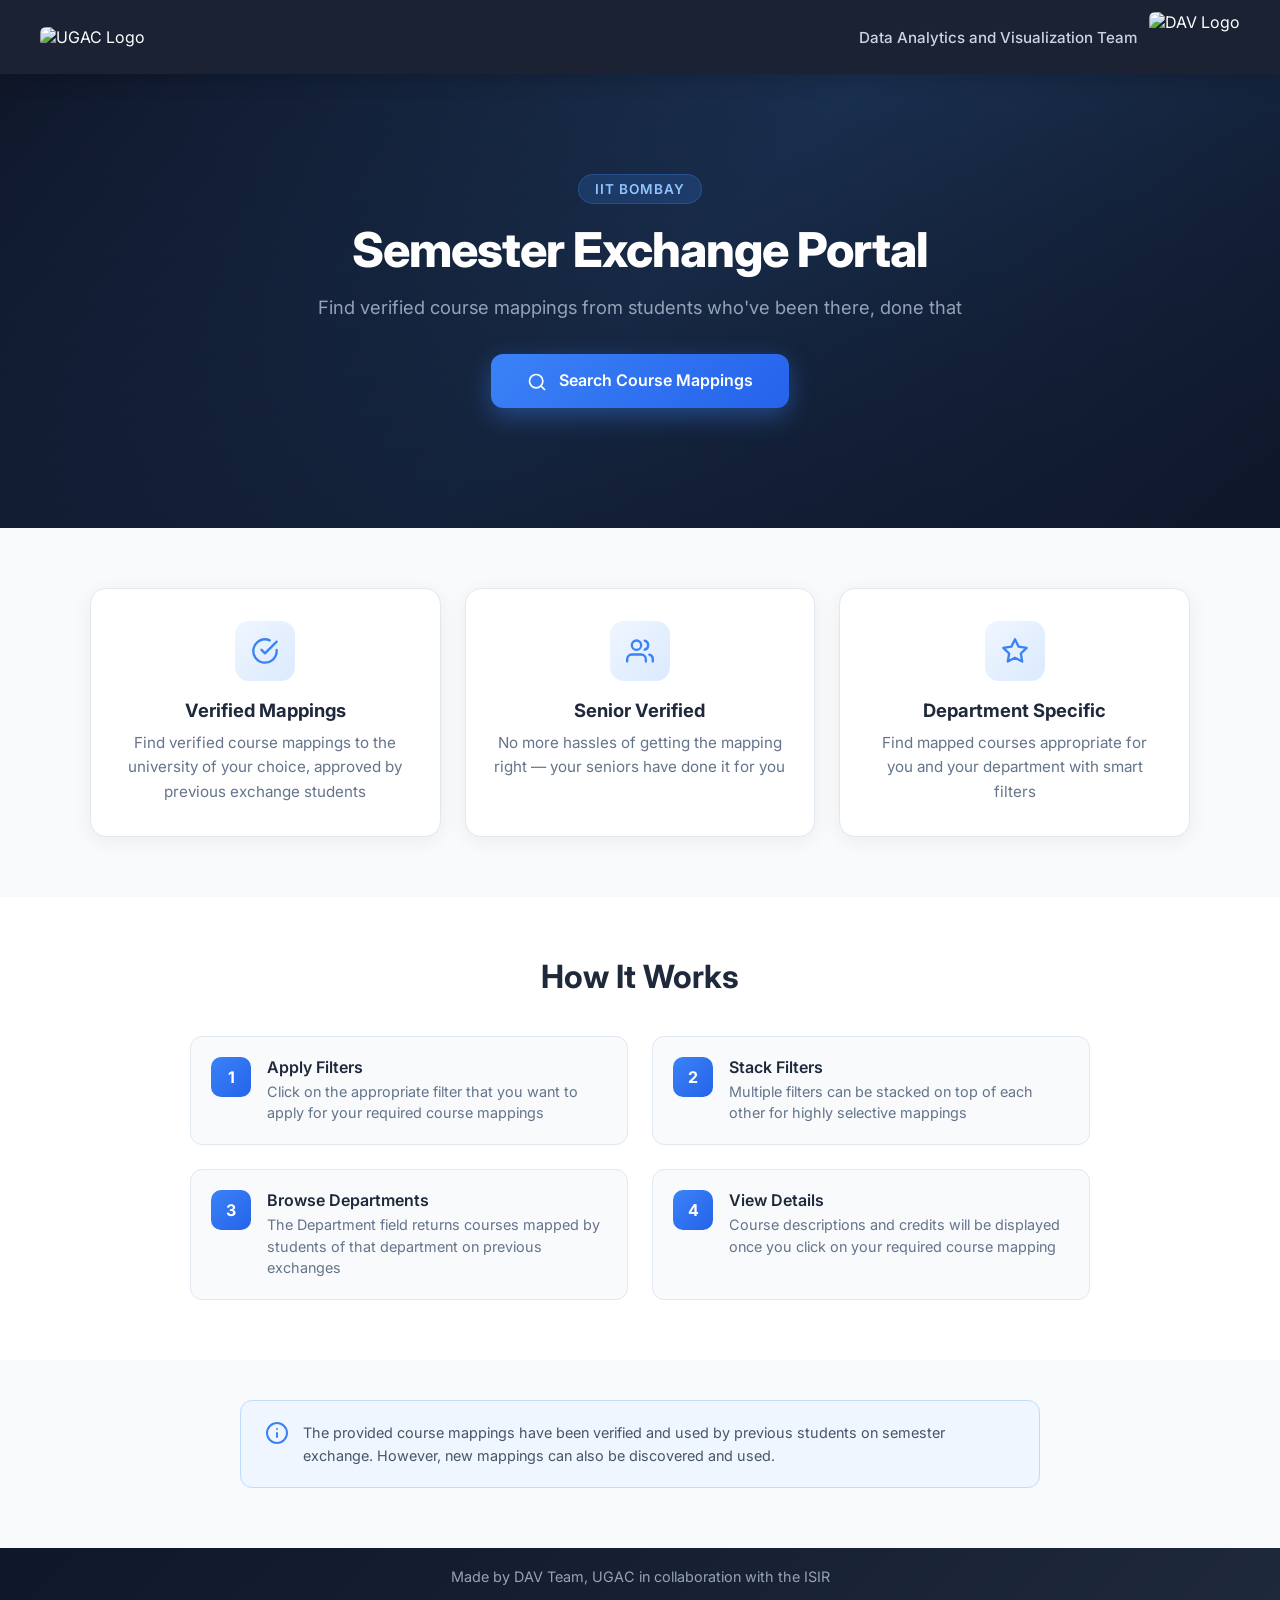
==== index.html @ aa898ca4 "Redesign home page with modern professional styling" ====
<!DOCTYPE html>
<html lang="en">
<head>
  <meta charset="UTF-8" />
  <meta name="viewport" content="width=device-width, initial-scale=1.0" />
  <title>Semester Exchange Portal</title>
  <link href="https://fonts.googleapis.com/css2?family=Inter:wght@400;500;600;700;800&display=swap" rel="stylesheet">
  <link rel="stylesheet" href="style.css" />
</head>

<body>
  <!-- HEADER -->
  <header>
    <div class="header-left">
      <img src="images/ugac.jpg" alt="UGAC Logo" class="ugac-logo">
    </div>
    <div class="header-right">
      <span class="header-text">Data Analytics and Visualization Team</span>
      <img src="images/dav.png" class="dav-logo" alt="DAV Logo">
    </div>
  </header>

  <!-- HERO SECTION -->
  <section class="hero">
    <div class="hero-overlay">
      <div class="hero-content">
        <div class="hero-badge">IIT Bombay</div>
        <h1>Semester Exchange Portal</h1>
        <p class="hero-subtitle">Find verified course mappings from students who've been there, done that</p>
        <button id="searchBtn">
          <svg width="20" height="20" viewBox="0 0 24 24" fill="none" stroke="currentColor" stroke-width="2" stroke-linecap="round" stroke-linejoin="round" style="margin-right:8px; vertical-align:middle;">
            <circle cx="11" cy="11" r="8"></circle>
            <line x1="21" y1="21" x2="16.65" y2="16.65"></line>
          </svg>
          Search Course Mappings
        </button>
      </div>
    </div>
  </section>

  <!-- FEATURES SECTION -->
  <section class="features">
    <div class="features-container">
      <div class="feature-card">
        <div class="feature-icon">
          <svg width="28" height="28" viewBox="0 0 24 24" fill="none" stroke="currentColor" stroke-width="2" stroke-linecap="round" stroke-linejoin="round">
            <path d="M22 11.08V12a10 10 0 1 1-5.93-9.14"></path>
            <polyline points="22 4 12 14.01 9 11.01"></polyline>
          </svg>
        </div>
        <h3>Verified Mappings</h3>
        <p>Find verified course mappings to the university of your choice, approved by previous exchange students</p>
      </div>

      <div class="feature-card">
        <div class="feature-icon">
          <svg width="28" height="28" viewBox="0 0 24 24" fill="none" stroke="currentColor" stroke-width="2" stroke-linecap="round" stroke-linejoin="round">
            <path d="M17 21v-2a4 4 0 0 0-4-4H5a4 4 0 0 0-4 4v2"></path>
            <circle cx="9" cy="7" r="4"></circle>
            <path d="M23 21v-2a4 4 0 0 0-3-3.87"></path>
            <path d="M16 3.13a4 4 0 0 1 0 7.75"></path>
          </svg>
        </div>
        <h3>Senior Verified</h3>
        <p>No more hassles of getting the mapping right — your seniors have done it for you</p>
      </div>

      <div class="feature-card">
        <div class="feature-icon">
          <svg width="28" height="28" viewBox="0 0 24 24" fill="none" stroke="currentColor" stroke-width="2" stroke-linecap="round" stroke-linejoin="round">
            <polygon points="12 2 15.09 8.26 22 9.27 17 14.14 18.18 21.02 12 17.77 5.82 21.02 7 14.14 2 9.27 8.91 8.26 12 2"></polygon>
          </svg>
        </div>
        <h3>Department Specific</h3>
        <p>Find mapped courses appropriate for you and your department with smart filters</p>
      </div>
    </div>
  </section>

  <!-- INSTRUCTIONS SECTION -->
  <section class="instructions-section">
    <div class="instructions-container">
      <h2>How It Works</h2>
      <div class="steps">
        <div class="step">
          <div class="step-number">1</div>
          <div class="step-content">
            <h4>Apply Filters</h4>
            <p>Click on the appropriate filter that you want to apply for your required course mappings</p>
          </div>
        </div>
        <div class="step">
          <div class="step-number">2</div>
          <div class="step-content">
            <h4>Stack Filters</h4>
            <p>Multiple filters can be stacked on top of each other for highly selective mappings</p>
          </div>
        </div>
        <div class="step">
          <div class="step-number">3</div>
          <div class="step-content">
            <h4>Browse Departments</h4>
            <p>The Department field returns courses mapped by students of that department on previous exchanges</p>
          </div>
        </div>
        <div class="step">
          <div class="step-number">4</div>
          <div class="step-content">
            <h4>View Details</h4>
            <p>Course descriptions and credits will be displayed once you click on your required course mapping</p>
          </div>
        </div>
      </div>
    </div>
  </section>

  <!-- NOTE SECTION -->
  <section class="note-section">
    <div class="note-container">
      <div class="note-card">
        <svg width="24" height="24" viewBox="0 0 24 24" fill="none" stroke="currentColor" stroke-width="2" stroke-linecap="round" stroke-linejoin="round" style="flex-shrink:0; color:#3b82f6;">
          <circle cx="12" cy="12" r="10"></circle>
          <line x1="12" y1="16" x2="12" y2="12"></line>
          <line x1="12" y1="8" x2="12.01" y2="8"></line>
        </svg>
        <p>The provided course mappings have been verified and used by previous students on semester exchange. However, new mappings can also be discovered and used.</p>
      </div>
    </div>
  </section>

  <!-- FOOTER -->
  <footer>
    <div class="footer-content">
      <span>Made by DAV Team, UGAC in collaboration with the ISIR</span>
    </div>
  </footer>

  <script src="script.js"></script>
</body>
</html>
---- style.css ----
@import url('https://fonts.googleapis.com/css2?family=Inter:wght@400;500;600;700;800&display=swap');

* {
  margin: 0;
  padding: 0;
  box-sizing: border-box;
}

body {
  font-family: 'Inter', -apple-system, BlinkMacSystemFont, sans-serif;
  background: #f8fafc;
  color: #1e293b;
  min-height: 100vh;
}

/* HEADER */
header {
  width: 100%;
  background: rgba(15, 23, 42, 0.95);
  backdrop-filter: blur(10px);
  display: flex;
  align-items: center;
  justify-content: space-between;
  padding: 12px 40px;
  color: white;
  position: sticky;
  top: 0;
  z-index: 100;
  box-shadow: 0 4px 20px rgba(0, 0, 0, 0.2);
}

.header-left img {
  height: 50px;
  border-radius: 6px;
}

.header-right {
  display: flex;
  align-items: center;
  gap: 12px;
}

.header-text {
  font-weight: 500;
  font-size: 0.95rem;
  color: #cbd5e1;
}

.dav-logo {
  height: 50px;
  cursor: pointer;
  border-radius: 6px;
}

/* HERO SECTION */
.hero {
  width: 100%;
  background: linear-gradient(135deg, #0f172a 0%, #1e3a5f 50%, #0f172a 100%);
  position: relative;
  overflow: hidden;
}

.hero::before {
  content: '';
  position: absolute;
  top: 0;
  left: 0;
  right: 0;
  bottom: 0;
  background: url('images/institutes.png') center/cover no-repeat;
  opacity: 0.15;
}

.hero-overlay {
  position: relative;
  z-index: 1;
  padding: 100px 20px 120px;
  text-align: center;
  background: linear-gradient(180deg, rgba(15, 23, 42, 0.3) 0%, rgba(15, 23, 42, 0.7) 100%);
}

.hero-content {
  max-width: 700px;
  margin: 0 auto;
}

.hero-badge {
  display: inline-block;
  background: rgba(59, 130, 246, 0.2);
  color: #93c5fd;
  padding: 6px 16px;
  border-radius: 20px;
  font-size: 0.85rem;
  font-weight: 600;
  letter-spacing: 1px;
  text-transform: uppercase;
  margin-bottom: 20px;
  border: 1px solid rgba(59, 130, 246, 0.3);
}

.hero-overlay h1 {
  font-size: 3rem;
  font-weight: 800;
  color: white;
  margin-bottom: 16px;
  letter-spacing: -1px;
  line-height: 1.1;
}

.hero-subtitle {
  font-size: 1.15rem;
  color: #94a3b8;
  margin-bottom: 32px;
  line-height: 1.6;
}

.hero-overlay button {
  background: linear-gradient(135deg, #3b82f6, #2563eb);
  color: white;
  border: none;
  padding: 16px 36px;
  font-size: 1rem;
  font-weight: 600;
  border-radius: 12px;
  cursor: pointer;
  transition: all 0.3s ease;
  box-shadow: 0 8px 24px rgba(59, 130, 246, 0.4);
  font-family: 'Inter', sans-serif;
}

.hero-overlay button:hover {
  background: linear-gradient(135deg, #2563eb, #1d4ed8);
  transform: translateY(-2px);
  box-shadow: 0 12px 32px rgba(59, 130, 246, 0.5);
}

/* FEATURES SECTION */
.features {
  background: #f8fafc;
  padding: 60px 20px;
}

.features-container {
  max-width: 1100px;
  margin: 0 auto;
  display: grid;
  grid-template-columns: repeat(3, 1fr);
  gap: 24px;
}

.feature-card {
  background: white;
  padding: 32px 28px;
  border-radius: 16px;
  text-align: center;
  box-shadow: 0 4px 20px rgba(0, 0, 0, 0.06);
  border: 1px solid #e2e8f0;
  transition: all 0.3s ease;
}

.feature-card:hover {
  transform: translateY(-4px);
  box-shadow: 0 12px 32px rgba(0, 0, 0, 0.1);
}

.feature-icon {
  width: 60px;
  height: 60px;
  background: linear-gradient(135deg, #eff6ff, #dbeafe);
  border-radius: 14px;
  display: flex;
  align-items: center;
  justify-content: center;
  margin: 0 auto 18px;
  color: #3b82f6;
}

.feature-card h3 {
  font-size: 1.15rem;
  font-weight: 700;
  color: #1e293b;
  margin-bottom: 10px;
}

.feature-card p {
  font-size: 0.95rem;
  color: #64748b;
  line-height: 1.6;
}

/* INSTRUCTIONS SECTION */
.instructions-section {
  background: white;
  padding: 60px 20px;
}

.instructions-container {
  max-width: 900px;
  margin: 0 auto;
}

.instructions-container h2 {
  text-align: center;
  font-size: 2rem;
  font-weight: 700;
  color: #1e293b;
  margin-bottom: 40px;
}

.steps {
  display: grid;
  grid-template-columns: repeat(2, 1fr);
  gap: 24px;
}

.step {
  display: flex;
  gap: 16px;
  align-items: flex-start;
  padding: 20px;
  border-radius: 12px;
  background: #f8fafc;
  border: 1px solid #e2e8f0;
  transition: all 0.2s ease;
}

.step:hover {
  background: #f1f5f9;
  border-color: #cbd5e1;
}

.step-number {
  width: 40px;
  height: 40px;
  background: linear-gradient(135deg, #3b82f6, #2563eb);
  color: white;
  border-radius: 10px;
  display: flex;
  align-items: center;
  justify-content: center;
  font-weight: 700;
  font-size: 1rem;
  flex-shrink: 0;
}

.step-content h4 {
  font-size: 1rem;
  font-weight: 600;
  color: #1e293b;
  margin-bottom: 4px;
}

.step-content p {
  font-size: 0.9rem;
  color: #64748b;
  line-height: 1.5;
}

/* NOTE SECTION */
.note-section {
  background: #f8fafc;
  padding: 40px 20px 60px;
}

.note-container {
  max-width: 800px;
  margin: 0 auto;
}

.note-card {
  display: flex;
  align-items: flex-start;
  gap: 14px;
  background: #eff6ff;
  border: 1px solid #bfdbfe;
  border-radius: 12px;
  padding: 20px 24px;
}

.note-card p {
  font-size: 0.9rem;
  color: #475569;
  line-height: 1.6;
}

/* FOOTER */
footer {
  background: linear-gradient(135deg, #0f172a, #1e293b);
  color: #94a3b8;
  text-align: center;
  padding: 20px;
  font-size: 0.9rem;
}

.footer-content {
  max-width: 1100px;
  margin: 0 auto;
}

/* RESPONSIVE */
@media (max-width: 768px) {
  header {
    padding: 10px 16px;
  }

  .header-left img,
  .dav-logo {
    height: 36px;
  }

  .header-text {
    font-size: 0.75rem;
  }

  .hero-overlay {
    padding: 60px 16px 80px;
  }

  .hero-overlay h1 {
    font-size: 1.8rem;
  }

  .hero-subtitle {
    font-size: 1rem;
  }

  .hero-overlay button {
    padding: 14px 28px;
    font-size: 0.95rem;
  }

  .features-container {
    grid-template-columns: 1fr;
    gap: 16px;
  }

  .feature-card {
    padding: 24px 20px;
  }

  .steps {
    grid-template-columns: 1fr;
  }

  .step {
    padding: 16px;
  }

  .note-card {
    flex-direction: column;
    text-align: center;
    align-items: center;
  }
}

@media (max-width: 480px) {
  .header-right {
    gap: 6px;
  }

  .header-text {
    display: none;
  }

  .hero-badge {
    font-size: 0.75rem;
    padding: 5px 12px;
  }

  .hero-overlay h1 {
    font-size: 1.5rem;
  }
}
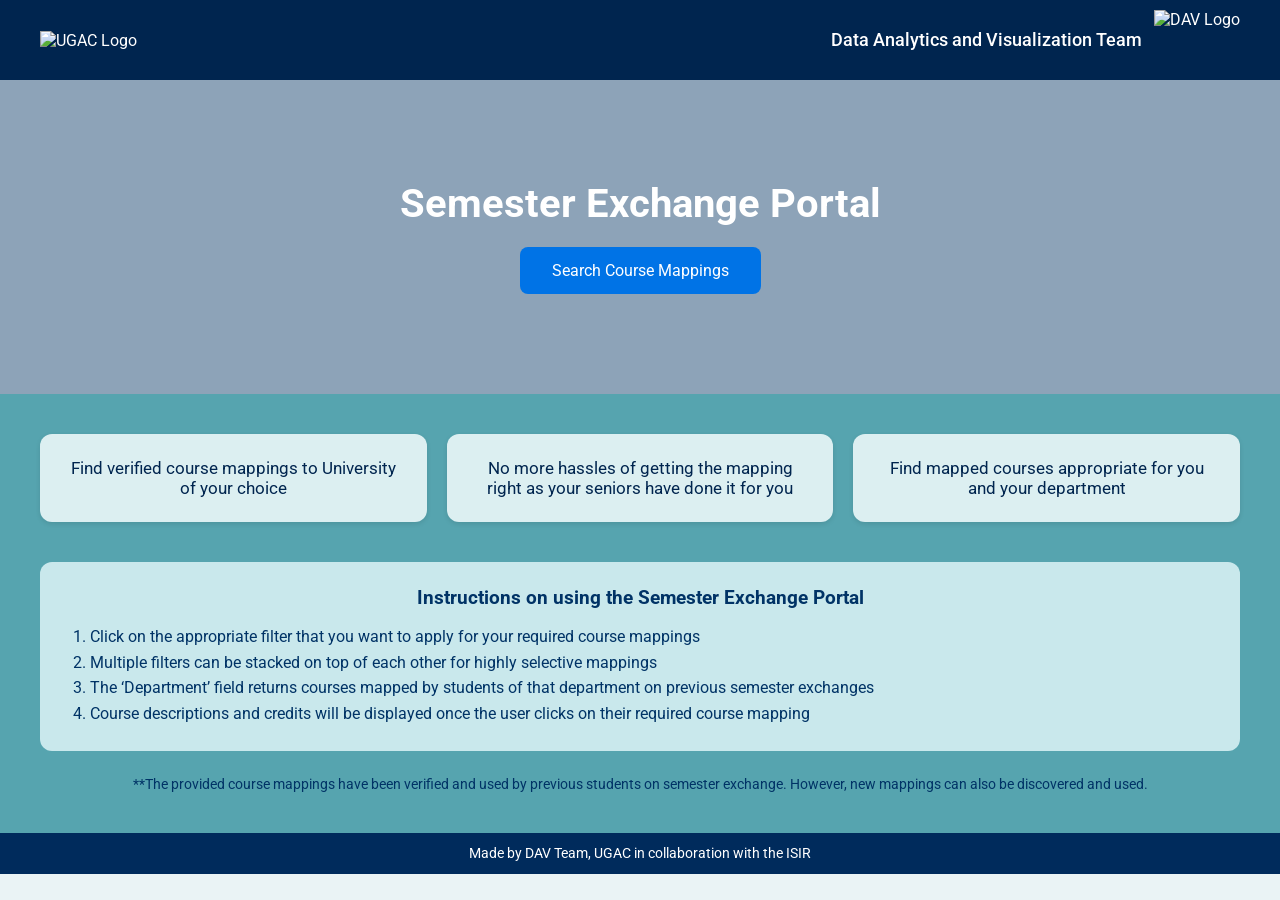
==== commit c304a40b: "Revert "Redesign home page with modern professional styling" This reverts commit aa898ca4aa81eb6e53a" ====
--- a/index.html
+++ b/index.html
@@ -1,140 +1,63 @@
-<!DOCTYPE html>
-<html lang="en">
-<head>
-  <meta charset="UTF-8" />
-  <meta name="viewport" content="width=device-width, initial-scale=1.0" />
-  <title>Semester Exchange Portal</title>
-  <link href="https://fonts.googleapis.com/css2?family=Inter:wght@400;500;600;700;800&display=swap" rel="stylesheet">
-  <link rel="stylesheet" href="style.css" />
-</head>
-
-<body>
-  <!-- HEADER -->
-  <header>
-    <div class="header-left">
-      <img src="images/ugac.jpg" alt="UGAC Logo" class="ugac-logo">
-    </div>
-    <div class="header-right">
-      <span class="header-text">Data Analytics and Visualization Team</span>
-      <img src="images/dav.png" class="dav-logo" alt="DAV Logo">
-    </div>
-  </header>
-
-  <!-- HERO SECTION -->
-  <section class="hero">
-    <div class="hero-overlay">
-      <div class="hero-content">
-        <div class="hero-badge">IIT Bombay</div>
-        <h1>Semester Exchange Portal</h1>
-        <p class="hero-subtitle">Find verified course mappings from students who've been there, done that</p>
-        <button id="searchBtn">
-          <svg width="20" height="20" viewBox="0 0 24 24" fill="none" stroke="currentColor" stroke-width="2" stroke-linecap="round" stroke-linejoin="round" style="margin-right:8px; vertical-align:middle;">
-            <circle cx="11" cy="11" r="8"></circle>
-            <line x1="21" y1="21" x2="16.65" y2="16.65"></line>
-          </svg>
-          Search Course Mappings
-        </button>
-      </div>
-    </div>
-  </section>
-
-  <!-- FEATURES SECTION -->
-  <section class="features">
-    <div class="features-container">
-      <div class="feature-card">
-        <div class="feature-icon">
-          <svg width="28" height="28" viewBox="0 0 24 24" fill="none" stroke="currentColor" stroke-width="2" stroke-linecap="round" stroke-linejoin="round">
-            <path d="M22 11.08V12a10 10 0 1 1-5.93-9.14"></path>
-            <polyline points="22 4 12 14.01 9 11.01"></polyline>
-          </svg>
-        </div>
-        <h3>Verified Mappings</h3>
-        <p>Find verified course mappings to the university of your choice, approved by previous exchange students</p>
-      </div>
-
-      <div class="feature-card">
-        <div class="feature-icon">
-          <svg width="28" height="28" viewBox="0 0 24 24" fill="none" stroke="currentColor" stroke-width="2" stroke-linecap="round" stroke-linejoin="round">
-            <path d="M17 21v-2a4 4 0 0 0-4-4H5a4 4 0 0 0-4 4v2"></path>
-            <circle cx="9" cy="7" r="4"></circle>
-            <path d="M23 21v-2a4 4 0 0 0-3-3.87"></path>
-            <path d="M16 3.13a4 4 0 0 1 0 7.75"></path>
-          </svg>
-        </div>
-        <h3>Senior Verified</h3>
-        <p>No more hassles of getting the mapping right — your seniors have done it for you</p>
-      </div>
-
-      <div class="feature-card">
-        <div class="feature-icon">
-          <svg width="28" height="28" viewBox="0 0 24 24" fill="none" stroke="currentColor" stroke-width="2" stroke-linecap="round" stroke-linejoin="round">
-            <polygon points="12 2 15.09 8.26 22 9.27 17 14.14 18.18 21.02 12 17.77 5.82 21.02 7 14.14 2 9.27 8.91 8.26 12 2"></polygon>
-          </svg>
-        </div>
-        <h3>Department Specific</h3>
-        <p>Find mapped courses appropriate for you and your department with smart filters</p>
-      </div>
-    </div>
-  </section>
-
-  <!-- INSTRUCTIONS SECTION -->
-  <section class="instructions-section">
-    <div class="instructions-container">
-      <h2>How It Works</h2>
-      <div class="steps">
-        <div class="step">
-          <div class="step-number">1</div>
-          <div class="step-content">
-            <h4>Apply Filters</h4>
-            <p>Click on the appropriate filter that you want to apply for your required course mappings</p>
-          </div>
-        </div>
-        <div class="step">
-          <div class="step-number">2</div>
-          <div class="step-content">
-            <h4>Stack Filters</h4>
-            <p>Multiple filters can be stacked on top of each other for highly selective mappings</p>
-          </div>
-        </div>
-        <div class="step">
-          <div class="step-number">3</div>
-          <div class="step-content">
-            <h4>Browse Departments</h4>
-            <p>The Department field returns courses mapped by students of that department on previous exchanges</p>
-          </div>
-        </div>
-        <div class="step">
-          <div class="step-number">4</div>
-          <div class="step-content">
-            <h4>View Details</h4>
-            <p>Course descriptions and credits will be displayed once you click on your required course mapping</p>
-          </div>
-        </div>
-      </div>
-    </div>
-  </section>
-
-  <!-- NOTE SECTION -->
-  <section class="note-section">
-    <div class="note-container">
-      <div class="note-card">
-        <svg width="24" height="24" viewBox="0 0 24 24" fill="none" stroke="currentColor" stroke-width="2" stroke-linecap="round" stroke-linejoin="round" style="flex-shrink:0; color:#3b82f6;">
-          <circle cx="12" cy="12" r="10"></circle>
-          <line x1="12" y1="16" x2="12" y2="12"></line>
-          <line x1="12" y1="8" x2="12.01" y2="8"></line>
-        </svg>
-        <p>The provided course mappings have been verified and used by previous students on semester exchange. However, new mappings can also be discovered and used.</p>
-      </div>
-    </div>
-  </section>
-
-  <!-- FOOTER -->
-  <footer>
-    <div class="footer-content">
-      <span>Made by DAV Team, UGAC in collaboration with the ISIR</span>
-    </div>
-  </footer>
-
-  <script src="script.js"></script>
-</body>
-</html>
+<!DOCTYPE html>
+<html lang="en">
+<head>
+  <meta charset="UTF-8" />
+  <meta name="viewport" content="width=device-width, initial-scale=1.0" />
+  <title>Semester Exchange Portal</title>
+  <link href="https://fonts.googleapis.com/css2?family=Roboto:wght@400;500;700&display=swap" rel="stylesheet">
+  <link rel="stylesheet" href="style.css" />
+</head>
+
+<body>
+  <!-- HEADER -->
+  <header>
+    <div class="header-left">
+      <img src="images/ugac.jpg" alt="UGAC Logo" class="ugac-logo">
+    </div>
+    <div class="header-right">
+      <h2>Data Analytics and Visualization Team</h2>
+      <img src="images/dav.png" class="dav-logo" alt="DAV Logo">
+    </div>
+  </header>
+
+  <!-- MAIN SECTION -->
+  <main>
+    <section class="banner">
+      <div class="banner-overlay">
+        <h1>Semester Exchange Portal</h1>
+        <button id="searchBtn">Search Course Mappings</button>
+      </div>
+    </section>
+
+    <section class="content-section">
+      <div class="info-boxes">
+        <div class="info-box">Find verified course mappings to University of your choice</div>
+        <div class="info-box">No more hassles of getting the mapping right as your seniors have done it for you</div>
+        <div class="info-box">Find mapped courses appropriate for you and your department</div>
+      </div>
+
+      <div class="instructions">
+        <h3>Instructions on using the Semester Exchange Portal</h3>
+        <ol>
+          <li>Click on the appropriate filter that you want to apply for your required course mappings</li>
+          <li>Multiple filters can be stacked on top of each other for highly selective mappings</li>
+          <li>The ‘Department’ field returns courses mapped by students of that department on previous semester exchanges</li>
+          <li>Course descriptions and credits will be displayed once the user clicks on their required course mapping</li>
+        </ol>
+      </div>
+
+      <p class="footer-note">
+        **The provided course mappings have been verified and used by previous students on semester exchange.
+        However, new mappings can also be discovered and used.
+      </p>
+    </section>
+  </main>
+
+  <!-- FOOTER -->
+  <footer>
+    Made by DAV Team, UGAC in collaboration with the ISIR
+  </footer>
+
+  <script src="script.js"></script>
+</body>
+</html>
--- a/style.css
+++ b/style.css
@@ -1,373 +1,200 @@
-@import url('https://fonts.googleapis.com/css2?family=Inter:wght@400;500;600;700;800&display=swap');
-
-* {
-  margin: 0;
-  padding: 0;
-  box-sizing: border-box;
-}
-
-body {
-  font-family: 'Inter', -apple-system, BlinkMacSystemFont, sans-serif;
-  background: #f8fafc;
-  color: #1e293b;
-  min-height: 100vh;
-}
-
-/* HEADER */
-header {
-  width: 100%;
-  background: rgba(15, 23, 42, 0.95);
-  backdrop-filter: blur(10px);
-  display: flex;
-  align-items: center;
-  justify-content: space-between;
-  padding: 12px 40px;
-  color: white;
-  position: sticky;
-  top: 0;
-  z-index: 100;
-  box-shadow: 0 4px 20px rgba(0, 0, 0, 0.2);
-}
-
-.header-left img {
-  height: 50px;
-  border-radius: 6px;
-}
-
-.header-right {
-  display: flex;
-  align-items: center;
-  gap: 12px;
-}
-
-.header-text {
-  font-weight: 500;
-  font-size: 0.95rem;
-  color: #cbd5e1;
-}
-
-.dav-logo {
-  height: 50px;
-  cursor: pointer;
-  border-radius: 6px;
-}
-
-/* HERO SECTION */
-.hero {
-  width: 100%;
-  background: linear-gradient(135deg, #0f172a 0%, #1e3a5f 50%, #0f172a 100%);
-  position: relative;
-  overflow: hidden;
-}
-
-.hero::before {
-  content: '';
-  position: absolute;
-  top: 0;
-  left: 0;
-  right: 0;
-  bottom: 0;
-  background: url('images/institutes.png') center/cover no-repeat;
-  opacity: 0.15;
-}
-
-.hero-overlay {
-  position: relative;
-  z-index: 1;
-  padding: 100px 20px 120px;
-  text-align: center;
-  background: linear-gradient(180deg, rgba(15, 23, 42, 0.3) 0%, rgba(15, 23, 42, 0.7) 100%);
-}
-
-.hero-content {
-  max-width: 700px;
-  margin: 0 auto;
-}
-
-.hero-badge {
-  display: inline-block;
-  background: rgba(59, 130, 246, 0.2);
-  color: #93c5fd;
-  padding: 6px 16px;
-  border-radius: 20px;
-  font-size: 0.85rem;
-  font-weight: 600;
-  letter-spacing: 1px;
-  text-transform: uppercase;
-  margin-bottom: 20px;
-  border: 1px solid rgba(59, 130, 246, 0.3);
-}
-
-.hero-overlay h1 {
-  font-size: 3rem;
-  font-weight: 800;
-  color: white;
-  margin-bottom: 16px;
-  letter-spacing: -1px;
-  line-height: 1.1;
-}
-
-.hero-subtitle {
-  font-size: 1.15rem;
-  color: #94a3b8;
-  margin-bottom: 32px;
-  line-height: 1.6;
-}
-
-.hero-overlay button {
-  background: linear-gradient(135deg, #3b82f6, #2563eb);
-  color: white;
-  border: none;
-  padding: 16px 36px;
-  font-size: 1rem;
-  font-weight: 600;
-  border-radius: 12px;
-  cursor: pointer;
-  transition: all 0.3s ease;
-  box-shadow: 0 8px 24px rgba(59, 130, 246, 0.4);
-  font-family: 'Inter', sans-serif;
-}
-
-.hero-overlay button:hover {
-  background: linear-gradient(135deg, #2563eb, #1d4ed8);
-  transform: translateY(-2px);
-  box-shadow: 0 12px 32px rgba(59, 130, 246, 0.5);
-}
-
-/* FEATURES SECTION */
-.features {
-  background: #f8fafc;
-  padding: 60px 20px;
-}
-
-.features-container {
-  max-width: 1100px;
-  margin: 0 auto;
-  display: grid;
-  grid-template-columns: repeat(3, 1fr);
-  gap: 24px;
-}
-
-.feature-card {
-  background: white;
-  padding: 32px 28px;
-  border-radius: 16px;
-  text-align: center;
-  box-shadow: 0 4px 20px rgba(0, 0, 0, 0.06);
-  border: 1px solid #e2e8f0;
-  transition: all 0.3s ease;
-}
-
-.feature-card:hover {
-  transform: translateY(-4px);
-  box-shadow: 0 12px 32px rgba(0, 0, 0, 0.1);
-}
-
-.feature-icon {
-  width: 60px;
-  height: 60px;
-  background: linear-gradient(135deg, #eff6ff, #dbeafe);
-  border-radius: 14px;
-  display: flex;
-  align-items: center;
-  justify-content: center;
-  margin: 0 auto 18px;
-  color: #3b82f6;
-}
-
-.feature-card h3 {
-  font-size: 1.15rem;
-  font-weight: 700;
-  color: #1e293b;
-  margin-bottom: 10px;
-}
-
-.feature-card p {
-  font-size: 0.95rem;
-  color: #64748b;
-  line-height: 1.6;
-}
-
-/* INSTRUCTIONS SECTION */
-.instructions-section {
-  background: white;
-  padding: 60px 20px;
-}
-
-.instructions-container {
-  max-width: 900px;
-  margin: 0 auto;
-}
-
-.instructions-container h2 {
-  text-align: center;
-  font-size: 2rem;
-  font-weight: 700;
-  color: #1e293b;
-  margin-bottom: 40px;
-}
-
-.steps {
-  display: grid;
-  grid-template-columns: repeat(2, 1fr);
-  gap: 24px;
-}
-
-.step {
-  display: flex;
-  gap: 16px;
-  align-items: flex-start;
-  padding: 20px;
-  border-radius: 12px;
-  background: #f8fafc;
-  border: 1px solid #e2e8f0;
-  transition: all 0.2s ease;
-}
-
-.step:hover {
-  background: #f1f5f9;
-  border-color: #cbd5e1;
-}
-
-.step-number {
-  width: 40px;
-  height: 40px;
-  background: linear-gradient(135deg, #3b82f6, #2563eb);
-  color: white;
-  border-radius: 10px;
-  display: flex;
-  align-items: center;
-  justify-content: center;
-  font-weight: 700;
-  font-size: 1rem;
-  flex-shrink: 0;
-}
-
-.step-content h4 {
-  font-size: 1rem;
-  font-weight: 600;
-  color: #1e293b;
-  margin-bottom: 4px;
-}
-
-.step-content p {
-  font-size: 0.9rem;
-  color: #64748b;
-  line-height: 1.5;
-}
-
-/* NOTE SECTION */
-.note-section {
-  background: #f8fafc;
-  padding: 40px 20px 60px;
-}
-
-.note-container {
-  max-width: 800px;
-  margin: 0 auto;
-}
-
-.note-card {
-  display: flex;
-  align-items: flex-start;
-  gap: 14px;
-  background: #eff6ff;
-  border: 1px solid #bfdbfe;
-  border-radius: 12px;
-  padding: 20px 24px;
-}
-
-.note-card p {
-  font-size: 0.9rem;
-  color: #475569;
-  line-height: 1.6;
-}
-
-/* FOOTER */
-footer {
-  background: linear-gradient(135deg, #0f172a, #1e293b);
-  color: #94a3b8;
-  text-align: center;
-  padding: 20px;
-  font-size: 0.9rem;
-}
-
-.footer-content {
-  max-width: 1100px;
-  margin: 0 auto;
-}
-
-/* RESPONSIVE */
-@media (max-width: 768px) {
-  header {
-    padding: 10px 16px;
-  }
-
-  .header-left img,
-  .dav-logo {
-    height: 36px;
-  }
-
-  .header-text {
-    font-size: 0.75rem;
-  }
-
-  .hero-overlay {
-    padding: 60px 16px 80px;
-  }
-
-  .hero-overlay h1 {
-    font-size: 1.8rem;
-  }
-
-  .hero-subtitle {
-    font-size: 1rem;
-  }
-
-  .hero-overlay button {
-    padding: 14px 28px;
-    font-size: 0.95rem;
-  }
-
-  .features-container {
-    grid-template-columns: 1fr;
-    gap: 16px;
-  }
-
-  .feature-card {
-    padding: 24px 20px;
-  }
-
-  .steps {
-    grid-template-columns: 1fr;
-  }
-
-  .step {
-    padding: 16px;
-  }
-
-  .note-card {
-    flex-direction: column;
-    text-align: center;
-    align-items: center;
-  }
-}
-
-@media (max-width: 480px) {
-  .header-right {
-    gap: 6px;
-  }
-
-  .header-text {
-    display: none;
-  }
-
-  .hero-badge {
-    font-size: 0.75rem;
-    padding: 5px 12px;
-  }
-
-  .hero-overlay h1 {
-    font-size: 1.5rem;
-  }
-}
+/* GLOBAL STYLES */
+* {
+  margin: 0;
+  padding: 0;
+  box-sizing: border-box;
+  font-family: 'Roboto', sans-serif;
+}
+
+body {
+  background-color: #eaf3f5;
+  color: #003366;
+}
+
+/* HEADER */
+header {
+  width: 100%;
+  background-color: #00254F;
+  display: flex;
+  align-items: center;
+  justify-content: space-between;
+  padding: 10px 40px;
+  color: white;
+}
+
+.header-left img {
+  height: 60px;
+}
+
+.header-right {
+  display: flex;
+  align-items: center;
+  gap: 12px;
+}
+
+.header-right h2 {
+  font-weight: 500;
+  font-size: 1.1rem;
+}
+
+.header-right img {
+  height: 60px;
+  cursor: pointer;
+}
+
+/* BANNER */
+.banner {
+  width: 100%;
+  background-image: url('images/institutes.png'); /* Replace with your image */
+  background-size: cover;
+  background-position: center;
+  position: relative;
+}
+
+.banner-overlay {
+  background-color: rgba(0, 43, 92, 0.4);
+  width: 100%;
+  padding: 100px 20px;
+  text-align: center;
+  color: white;
+}
+
+.banner-overlay h1 {
+  font-size: 2.5rem;
+  margin-bottom: 20px;
+}
+
+.banner-overlay button {
+  background-color: #0073e6;
+  color: white;
+  border: none;
+  padding: 14px 32px;
+  font-size: 1rem;
+  border-radius: 8px;
+  cursor: pointer;
+  transition: background 0.3s ease;
+}
+
+.banner-overlay button:hover {
+  background-color: #3399ff;
+}
+
+/* MAIN CONTENT */
+.content-section {
+  width: 100%;
+  margin: 0; /* remove white gap */
+  padding: 40px; /* maintain inner spacing */
+  background-color: #56A4AF;
+}
+
+
+.info-boxes {
+  display: flex;
+  flex-wrap: wrap;
+  justify-content: space-between;
+  gap: 20px;
+  margin-bottom: 40px;
+}
+
+.info-box {
+  background-color: #dceff1;
+  border-radius: 12px;
+  flex: 1;
+  min-width: 280px;
+  padding: 24px;
+  text-align: center;
+  color: #00254F;
+  font-size: 1.05rem;
+  box-shadow: 0 2px 5px rgba(0,0,0,0.1);
+}
+
+.instructions {
+  background-color: #c9e8ec;
+  padding: 25px 30px;
+  border-radius: 12px;
+  margin-bottom: 25px;
+}
+
+.instructions h3 {
+  text-align: center;
+  margin-bottom: 15px;
+}
+
+.instructions ol {
+  margin-left: 20px;
+  line-height: 1.6;
+}
+
+.footer-note {
+  font-size: 0.9rem;
+  text-align: center;
+  color: #003366;
+  margin-top: 10px;
+}
+
+/* FOOTER */
+footer {
+  background-color: #002b5c;
+  color: white;
+  width: 100%;
+  text-align: center;
+  padding: 12px 0;
+  font-size: 0.9rem;
+}
+
+footer span {
+  color: #aee6ff;
+}
+
+/* RESPONSIVE DESIGN */
+@media (max-width: 768px) {
+  /* Banner adjustments */
+  .banner-overlay h1 {
+    font-size: 1.8rem;
+  }
+
+  /* Info boxes stacked */
+  .info-boxes {
+    flex-direction: column;
+    align-items: center;
+  }
+
+  /* Header adjustments */
+  header {
+    flex-direction: row;
+    justify-content: space-between;
+    align-items: center;
+    padding: 10px 20px;
+  }
+
+  .header-left {
+    order: 0; /* UGAC logo stays left */
+  }
+
+  .header-right {
+    display: flex;
+    flex: 1; /* take remaining space between logos */
+    justify-content: flex-end; /* push text toward DAV logo */
+    align-items: center; /* vertically center text with logos */
+    gap: 8px;
+    order: 1;
+  }
+
+  .header-right h2 {
+    font-size: 0.80rem;
+    margin: 0;
+    white-space: nowrap; /* keep in single line */
+  }
+
+  .header-left img,
+  .header-right img {
+    height: 40px;
+  }
+
+  /* Content section padding adjustments */
+  .content-section {
+    padding: 0 20px;
+    padding-top: 20px;
+    padding-bottom: 20px;
+  }
+}
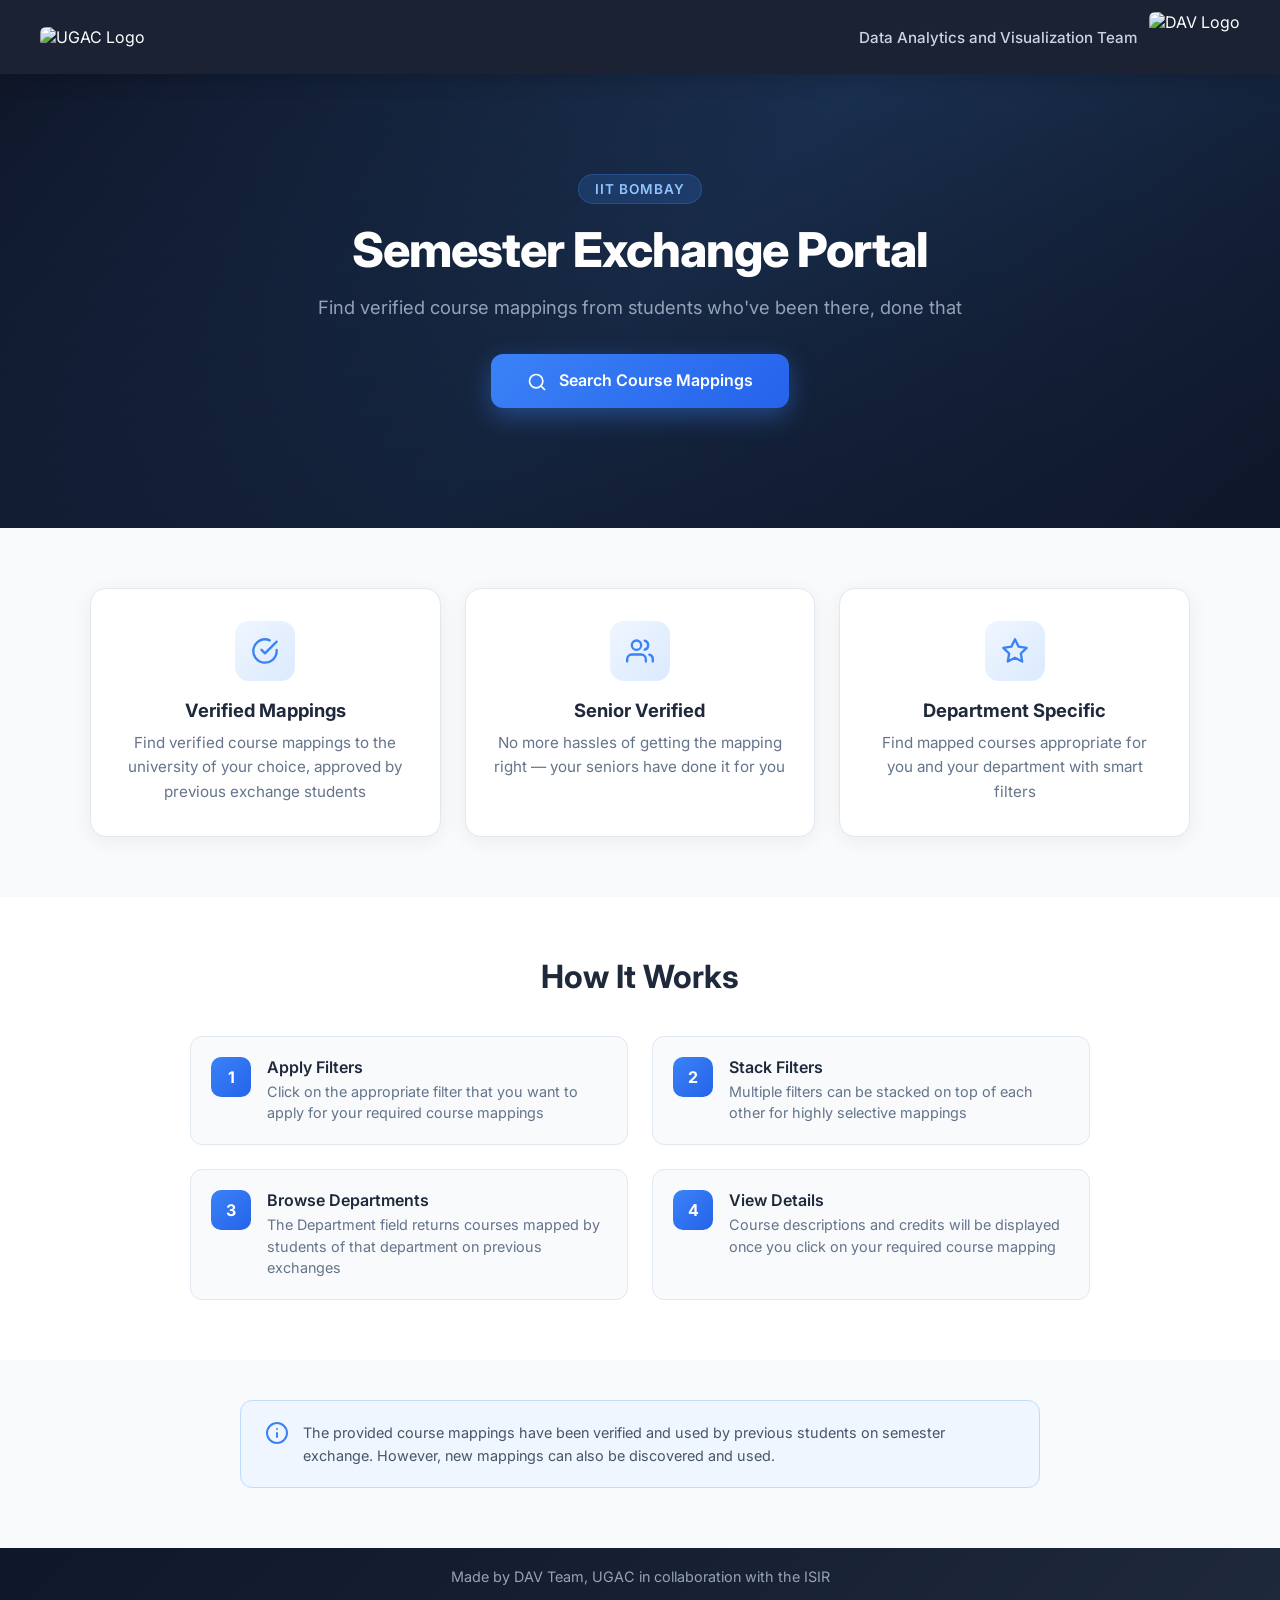
==== commit 2e5da300: "Reapply "Redesign home page with modern professional styling" This reverts commit fa7ad9fe98b51bcfec" ====
--- a/index.html
+++ b/index.html
@@ -1,63 +1,140 @@
-<!DOCTYPE html>
-<html lang="en">
-<head>
-  <meta charset="UTF-8" />
-  <meta name="viewport" content="width=device-width, initial-scale=1.0" />
-  <title>Semester Exchange Portal</title>
-  <link href="https://fonts.googleapis.com/css2?family=Roboto:wght@400;500;700&display=swap" rel="stylesheet">
-  <link rel="stylesheet" href="style.css" />
-</head>
-
-<body>
-  <!-- HEADER -->
-  <header>
-    <div class="header-left">
-      <img src="images/ugac.jpg" alt="UGAC Logo" class="ugac-logo">
-    </div>
-    <div class="header-right">
-      <h2>Data Analytics and Visualization Team</h2>
-      <img src="images/dav.png" class="dav-logo" alt="DAV Logo">
-    </div>
-  </header>
-
-  <!-- MAIN SECTION -->
-  <main>
-    <section class="banner">
-      <div class="banner-overlay">
-        <h1>Semester Exchange Portal</h1>
-        <button id="searchBtn">Search Course Mappings</button>
-      </div>
-    </section>
-
-    <section class="content-section">
-      <div class="info-boxes">
-        <div class="info-box">Find verified course mappings to University of your choice</div>
-        <div class="info-box">No more hassles of getting the mapping right as your seniors have done it for you</div>
-        <div class="info-box">Find mapped courses appropriate for you and your department</div>
-      </div>
-
-      <div class="instructions">
-        <h3>Instructions on using the Semester Exchange Portal</h3>
-        <ol>
-          <li>Click on the appropriate filter that you want to apply for your required course mappings</li>
-          <li>Multiple filters can be stacked on top of each other for highly selective mappings</li>
-          <li>The ‘Department’ field returns courses mapped by students of that department on previous semester exchanges</li>
-          <li>Course descriptions and credits will be displayed once the user clicks on their required course mapping</li>
-        </ol>
-      </div>
-
-      <p class="footer-note">
-        **The provided course mappings have been verified and used by previous students on semester exchange.
-        However, new mappings can also be discovered and used.
-      </p>
-    </section>
-  </main>
-
-  <!-- FOOTER -->
-  <footer>
-    Made by DAV Team, UGAC in collaboration with the ISIR
-  </footer>
-
-  <script src="script.js"></script>
-</body>
-</html>
+<!DOCTYPE html>
+<html lang="en">
+<head>
+  <meta charset="UTF-8" />
+  <meta name="viewport" content="width=device-width, initial-scale=1.0" />
+  <title>Semester Exchange Portal</title>
+  <link href="https://fonts.googleapis.com/css2?family=Inter:wght@400;500;600;700;800&display=swap" rel="stylesheet">
+  <link rel="stylesheet" href="style.css" />
+</head>
+
+<body>
+  <!-- HEADER -->
+  <header>
+    <div class="header-left">
+      <img src="images/ugac.jpg" alt="UGAC Logo" class="ugac-logo">
+    </div>
+    <div class="header-right">
+      <span class="header-text">Data Analytics and Visualization Team</span>
+      <img src="images/dav.png" class="dav-logo" alt="DAV Logo">
+    </div>
+  </header>
+
+  <!-- HERO SECTION -->
+  <section class="hero">
+    <div class="hero-overlay">
+      <div class="hero-content">
+        <div class="hero-badge">IIT Bombay</div>
+        <h1>Semester Exchange Portal</h1>
+        <p class="hero-subtitle">Find verified course mappings from students who've been there, done that</p>
+        <button id="searchBtn">
+          <svg width="20" height="20" viewBox="0 0 24 24" fill="none" stroke="currentColor" stroke-width="2" stroke-linecap="round" stroke-linejoin="round" style="margin-right:8px; vertical-align:middle;">
+            <circle cx="11" cy="11" r="8"></circle>
+            <line x1="21" y1="21" x2="16.65" y2="16.65"></line>
+          </svg>
+          Search Course Mappings
+        </button>
+      </div>
+    </div>
+  </section>
+
+  <!-- FEATURES SECTION -->
+  <section class="features">
+    <div class="features-container">
+      <div class="feature-card">
+        <div class="feature-icon">
+          <svg width="28" height="28" viewBox="0 0 24 24" fill="none" stroke="currentColor" stroke-width="2" stroke-linecap="round" stroke-linejoin="round">
+            <path d="M22 11.08V12a10 10 0 1 1-5.93-9.14"></path>
+            <polyline points="22 4 12 14.01 9 11.01"></polyline>
+          </svg>
+        </div>
+        <h3>Verified Mappings</h3>
+        <p>Find verified course mappings to the university of your choice, approved by previous exchange students</p>
+      </div>
+
+      <div class="feature-card">
+        <div class="feature-icon">
+          <svg width="28" height="28" viewBox="0 0 24 24" fill="none" stroke="currentColor" stroke-width="2" stroke-linecap="round" stroke-linejoin="round">
+            <path d="M17 21v-2a4 4 0 0 0-4-4H5a4 4 0 0 0-4 4v2"></path>
+            <circle cx="9" cy="7" r="4"></circle>
+            <path d="M23 21v-2a4 4 0 0 0-3-3.87"></path>
+            <path d="M16 3.13a4 4 0 0 1 0 7.75"></path>
+          </svg>
+        </div>
+        <h3>Senior Verified</h3>
+        <p>No more hassles of getting the mapping right — your seniors have done it for you</p>
+      </div>
+
+      <div class="feature-card">
+        <div class="feature-icon">
+          <svg width="28" height="28" viewBox="0 0 24 24" fill="none" stroke="currentColor" stroke-width="2" stroke-linecap="round" stroke-linejoin="round">
+            <polygon points="12 2 15.09 8.26 22 9.27 17 14.14 18.18 21.02 12 17.77 5.82 21.02 7 14.14 2 9.27 8.91 8.26 12 2"></polygon>
+          </svg>
+        </div>
+        <h3>Department Specific</h3>
+        <p>Find mapped courses appropriate for you and your department with smart filters</p>
+      </div>
+    </div>
+  </section>
+
+  <!-- INSTRUCTIONS SECTION -->
+  <section class="instructions-section">
+    <div class="instructions-container">
+      <h2>How It Works</h2>
+      <div class="steps">
+        <div class="step">
+          <div class="step-number">1</div>
+          <div class="step-content">
+            <h4>Apply Filters</h4>
+            <p>Click on the appropriate filter that you want to apply for your required course mappings</p>
+          </div>
+        </div>
+        <div class="step">
+          <div class="step-number">2</div>
+          <div class="step-content">
+            <h4>Stack Filters</h4>
+            <p>Multiple filters can be stacked on top of each other for highly selective mappings</p>
+          </div>
+        </div>
+        <div class="step">
+          <div class="step-number">3</div>
+          <div class="step-content">
+            <h4>Browse Departments</h4>
+            <p>The Department field returns courses mapped by students of that department on previous exchanges</p>
+          </div>
+        </div>
+        <div class="step">
+          <div class="step-number">4</div>
+          <div class="step-content">
+            <h4>View Details</h4>
+            <p>Course descriptions and credits will be displayed once you click on your required course mapping</p>
+          </div>
+        </div>
+      </div>
+    </div>
+  </section>
+
+  <!-- NOTE SECTION -->
+  <section class="note-section">
+    <div class="note-container">
+      <div class="note-card">
+        <svg width="24" height="24" viewBox="0 0 24 24" fill="none" stroke="currentColor" stroke-width="2" stroke-linecap="round" stroke-linejoin="round" style="flex-shrink:0; color:#3b82f6;">
+          <circle cx="12" cy="12" r="10"></circle>
+          <line x1="12" y1="16" x2="12" y2="12"></line>
+          <line x1="12" y1="8" x2="12.01" y2="8"></line>
+        </svg>
+        <p>The provided course mappings have been verified and used by previous students on semester exchange. However, new mappings can also be discovered and used.</p>
+      </div>
+    </div>
+  </section>
+
+  <!-- FOOTER -->
+  <footer>
+    <div class="footer-content">
+      <span>Made by DAV Team, UGAC in collaboration with the ISIR</span>
+    </div>
+  </footer>
+
+  <script src="script.js"></script>
+</body>
+</html>
--- a/style.css
+++ b/style.css
@@ -1,200 +1,373 @@
-/* GLOBAL STYLES */
-* {
-  margin: 0;
-  padding: 0;
-  box-sizing: border-box;
-  font-family: 'Roboto', sans-serif;
-}
-
-body {
-  background-color: #eaf3f5;
-  color: #003366;
-}
-
-/* HEADER */
-header {
-  width: 100%;
-  background-color: #00254F;
-  display: flex;
-  align-items: center;
-  justify-content: space-between;
-  padding: 10px 40px;
-  color: white;
-}
-
-.header-left img {
-  height: 60px;
-}
-
-.header-right {
-  display: flex;
-  align-items: center;
-  gap: 12px;
-}
-
-.header-right h2 {
-  font-weight: 500;
-  font-size: 1.1rem;
-}
-
-.header-right img {
-  height: 60px;
-  cursor: pointer;
-}
-
-/* BANNER */
-.banner {
-  width: 100%;
-  background-image: url('images/institutes.png'); /* Replace with your image */
-  background-size: cover;
-  background-position: center;
-  position: relative;
-}
-
-.banner-overlay {
-  background-color: rgba(0, 43, 92, 0.4);
-  width: 100%;
-  padding: 100px 20px;
-  text-align: center;
-  color: white;
-}
-
-.banner-overlay h1 {
-  font-size: 2.5rem;
-  margin-bottom: 20px;
-}
-
-.banner-overlay button {
-  background-color: #0073e6;
-  color: white;
-  border: none;
-  padding: 14px 32px;
-  font-size: 1rem;
-  border-radius: 8px;
-  cursor: pointer;
-  transition: background 0.3s ease;
-}
-
-.banner-overlay button:hover {
-  background-color: #3399ff;
-}
-
-/* MAIN CONTENT */
-.content-section {
-  width: 100%;
-  margin: 0; /* remove white gap */
-  padding: 40px; /* maintain inner spacing */
-  background-color: #56A4AF;
-}
-
-
-.info-boxes {
-  display: flex;
-  flex-wrap: wrap;
-  justify-content: space-between;
-  gap: 20px;
-  margin-bottom: 40px;
-}
-
-.info-box {
-  background-color: #dceff1;
-  border-radius: 12px;
-  flex: 1;
-  min-width: 280px;
-  padding: 24px;
-  text-align: center;
-  color: #00254F;
-  font-size: 1.05rem;
-  box-shadow: 0 2px 5px rgba(0,0,0,0.1);
-}
-
-.instructions {
-  background-color: #c9e8ec;
-  padding: 25px 30px;
-  border-radius: 12px;
-  margin-bottom: 25px;
-}
-
-.instructions h3 {
-  text-align: center;
-  margin-bottom: 15px;
-}
-
-.instructions ol {
-  margin-left: 20px;
-  line-height: 1.6;
-}
-
-.footer-note {
-  font-size: 0.9rem;
-  text-align: center;
-  color: #003366;
-  margin-top: 10px;
-}
-
-/* FOOTER */
-footer {
-  background-color: #002b5c;
-  color: white;
-  width: 100%;
-  text-align: center;
-  padding: 12px 0;
-  font-size: 0.9rem;
-}
-
-footer span {
-  color: #aee6ff;
-}
-
-/* RESPONSIVE DESIGN */
-@media (max-width: 768px) {
-  /* Banner adjustments */
-  .banner-overlay h1 {
-    font-size: 1.8rem;
-  }
-
-  /* Info boxes stacked */
-  .info-boxes {
-    flex-direction: column;
-    align-items: center;
-  }
-
-  /* Header adjustments */
-  header {
-    flex-direction: row;
-    justify-content: space-between;
-    align-items: center;
-    padding: 10px 20px;
-  }
-
-  .header-left {
-    order: 0; /* UGAC logo stays left */
-  }
-
-  .header-right {
-    display: flex;
-    flex: 1; /* take remaining space between logos */
-    justify-content: flex-end; /* push text toward DAV logo */
-    align-items: center; /* vertically center text with logos */
-    gap: 8px;
-    order: 1;
-  }
-
-  .header-right h2 {
-    font-size: 0.80rem;
-    margin: 0;
-    white-space: nowrap; /* keep in single line */
-  }
-
-  .header-left img,
-  .header-right img {
-    height: 40px;
-  }
-
-  /* Content section padding adjustments */
-  .content-section {
-    padding: 0 20px;
-    padding-top: 20px;
-    padding-bottom: 20px;
-  }
-}
+@import url('https://fonts.googleapis.com/css2?family=Inter:wght@400;500;600;700;800&display=swap');
+
+* {
+  margin: 0;
+  padding: 0;
+  box-sizing: border-box;
+}
+
+body {
+  font-family: 'Inter', -apple-system, BlinkMacSystemFont, sans-serif;
+  background: #f8fafc;
+  color: #1e293b;
+  min-height: 100vh;
+}
+
+/* HEADER */
+header {
+  width: 100%;
+  background: rgba(15, 23, 42, 0.95);
+  backdrop-filter: blur(10px);
+  display: flex;
+  align-items: center;
+  justify-content: space-between;
+  padding: 12px 40px;
+  color: white;
+  position: sticky;
+  top: 0;
+  z-index: 100;
+  box-shadow: 0 4px 20px rgba(0, 0, 0, 0.2);
+}
+
+.header-left img {
+  height: 50px;
+  border-radius: 6px;
+}
+
+.header-right {
+  display: flex;
+  align-items: center;
+  gap: 12px;
+}
+
+.header-text {
+  font-weight: 500;
+  font-size: 0.95rem;
+  color: #cbd5e1;
+}
+
+.dav-logo {
+  height: 50px;
+  cursor: pointer;
+  border-radius: 6px;
+}
+
+/* HERO SECTION */
+.hero {
+  width: 100%;
+  background: linear-gradient(135deg, #0f172a 0%, #1e3a5f 50%, #0f172a 100%);
+  position: relative;
+  overflow: hidden;
+}
+
+.hero::before {
+  content: '';
+  position: absolute;
+  top: 0;
+  left: 0;
+  right: 0;
+  bottom: 0;
+  background: url('images/institutes.png') center/cover no-repeat;
+  opacity: 0.15;
+}
+
+.hero-overlay {
+  position: relative;
+  z-index: 1;
+  padding: 100px 20px 120px;
+  text-align: center;
+  background: linear-gradient(180deg, rgba(15, 23, 42, 0.3) 0%, rgba(15, 23, 42, 0.7) 100%);
+}
+
+.hero-content {
+  max-width: 700px;
+  margin: 0 auto;
+}
+
+.hero-badge {
+  display: inline-block;
+  background: rgba(59, 130, 246, 0.2);
+  color: #93c5fd;
+  padding: 6px 16px;
+  border-radius: 20px;
+  font-size: 0.85rem;
+  font-weight: 600;
+  letter-spacing: 1px;
+  text-transform: uppercase;
+  margin-bottom: 20px;
+  border: 1px solid rgba(59, 130, 246, 0.3);
+}
+
+.hero-overlay h1 {
+  font-size: 3rem;
+  font-weight: 800;
+  color: white;
+  margin-bottom: 16px;
+  letter-spacing: -1px;
+  line-height: 1.1;
+}
+
+.hero-subtitle {
+  font-size: 1.15rem;
+  color: #94a3b8;
+  margin-bottom: 32px;
+  line-height: 1.6;
+}
+
+.hero-overlay button {
+  background: linear-gradient(135deg, #3b82f6, #2563eb);
+  color: white;
+  border: none;
+  padding: 16px 36px;
+  font-size: 1rem;
+  font-weight: 600;
+  border-radius: 12px;
+  cursor: pointer;
+  transition: all 0.3s ease;
+  box-shadow: 0 8px 24px rgba(59, 130, 246, 0.4);
+  font-family: 'Inter', sans-serif;
+}
+
+.hero-overlay button:hover {
+  background: linear-gradient(135deg, #2563eb, #1d4ed8);
+  transform: translateY(-2px);
+  box-shadow: 0 12px 32px rgba(59, 130, 246, 0.5);
+}
+
+/* FEATURES SECTION */
+.features {
+  background: #f8fafc;
+  padding: 60px 20px;
+}
+
+.features-container {
+  max-width: 1100px;
+  margin: 0 auto;
+  display: grid;
+  grid-template-columns: repeat(3, 1fr);
+  gap: 24px;
+}
+
+.feature-card {
+  background: white;
+  padding: 32px 28px;
+  border-radius: 16px;
+  text-align: center;
+  box-shadow: 0 4px 20px rgba(0, 0, 0, 0.06);
+  border: 1px solid #e2e8f0;
+  transition: all 0.3s ease;
+}
+
+.feature-card:hover {
+  transform: translateY(-4px);
+  box-shadow: 0 12px 32px rgba(0, 0, 0, 0.1);
+}
+
+.feature-icon {
+  width: 60px;
+  height: 60px;
+  background: linear-gradient(135deg, #eff6ff, #dbeafe);
+  border-radius: 14px;
+  display: flex;
+  align-items: center;
+  justify-content: center;
+  margin: 0 auto 18px;
+  color: #3b82f6;
+}
+
+.feature-card h3 {
+  font-size: 1.15rem;
+  font-weight: 700;
+  color: #1e293b;
+  margin-bottom: 10px;
+}
+
+.feature-card p {
+  font-size: 0.95rem;
+  color: #64748b;
+  line-height: 1.6;
+}
+
+/* INSTRUCTIONS SECTION */
+.instructions-section {
+  background: white;
+  padding: 60px 20px;
+}
+
+.instructions-container {
+  max-width: 900px;
+  margin: 0 auto;
+}
+
+.instructions-container h2 {
+  text-align: center;
+  font-size: 2rem;
+  font-weight: 700;
+  color: #1e293b;
+  margin-bottom: 40px;
+}
+
+.steps {
+  display: grid;
+  grid-template-columns: repeat(2, 1fr);
+  gap: 24px;
+}
+
+.step {
+  display: flex;
+  gap: 16px;
+  align-items: flex-start;
+  padding: 20px;
+  border-radius: 12px;
+  background: #f8fafc;
+  border: 1px solid #e2e8f0;
+  transition: all 0.2s ease;
+}
+
+.step:hover {
+  background: #f1f5f9;
+  border-color: #cbd5e1;
+}
+
+.step-number {
+  width: 40px;
+  height: 40px;
+  background: linear-gradient(135deg, #3b82f6, #2563eb);
+  color: white;
+  border-radius: 10px;
+  display: flex;
+  align-items: center;
+  justify-content: center;
+  font-weight: 700;
+  font-size: 1rem;
+  flex-shrink: 0;
+}
+
+.step-content h4 {
+  font-size: 1rem;
+  font-weight: 600;
+  color: #1e293b;
+  margin-bottom: 4px;
+}
+
+.step-content p {
+  font-size: 0.9rem;
+  color: #64748b;
+  line-height: 1.5;
+}
+
+/* NOTE SECTION */
+.note-section {
+  background: #f8fafc;
+  padding: 40px 20px 60px;
+}
+
+.note-container {
+  max-width: 800px;
+  margin: 0 auto;
+}
+
+.note-card {
+  display: flex;
+  align-items: flex-start;
+  gap: 14px;
+  background: #eff6ff;
+  border: 1px solid #bfdbfe;
+  border-radius: 12px;
+  padding: 20px 24px;
+}
+
+.note-card p {
+  font-size: 0.9rem;
+  color: #475569;
+  line-height: 1.6;
+}
+
+/* FOOTER */
+footer {
+  background: linear-gradient(135deg, #0f172a, #1e293b);
+  color: #94a3b8;
+  text-align: center;
+  padding: 20px;
+  font-size: 0.9rem;
+}
+
+.footer-content {
+  max-width: 1100px;
+  margin: 0 auto;
+}
+
+/* RESPONSIVE */
+@media (max-width: 768px) {
+  header {
+    padding: 10px 16px;
+  }
+
+  .header-left img,
+  .dav-logo {
+    height: 36px;
+  }
+
+  .header-text {
+    font-size: 0.75rem;
+  }
+
+  .hero-overlay {
+    padding: 60px 16px 80px;
+  }
+
+  .hero-overlay h1 {
+    font-size: 1.8rem;
+  }
+
+  .hero-subtitle {
+    font-size: 1rem;
+  }
+
+  .hero-overlay button {
+    padding: 14px 28px;
+    font-size: 0.95rem;
+  }
+
+  .features-container {
+    grid-template-columns: 1fr;
+    gap: 16px;
+  }
+
+  .feature-card {
+    padding: 24px 20px;
+  }
+
+  .steps {
+    grid-template-columns: 1fr;
+  }
+
+  .step {
+    padding: 16px;
+  }
+
+  .note-card {
+    flex-direction: column;
+    text-align: center;
+    align-items: center;
+  }
+}
+
+@media (max-width: 480px) {
+  .header-right {
+    gap: 6px;
+  }
+
+  .header-text {
+    display: none;
+  }
+
+  .hero-badge {
+    font-size: 0.75rem;
+    padding: 5px 12px;
+  }
+
+  .hero-overlay h1 {
+    font-size: 1.5rem;
+  }
+}
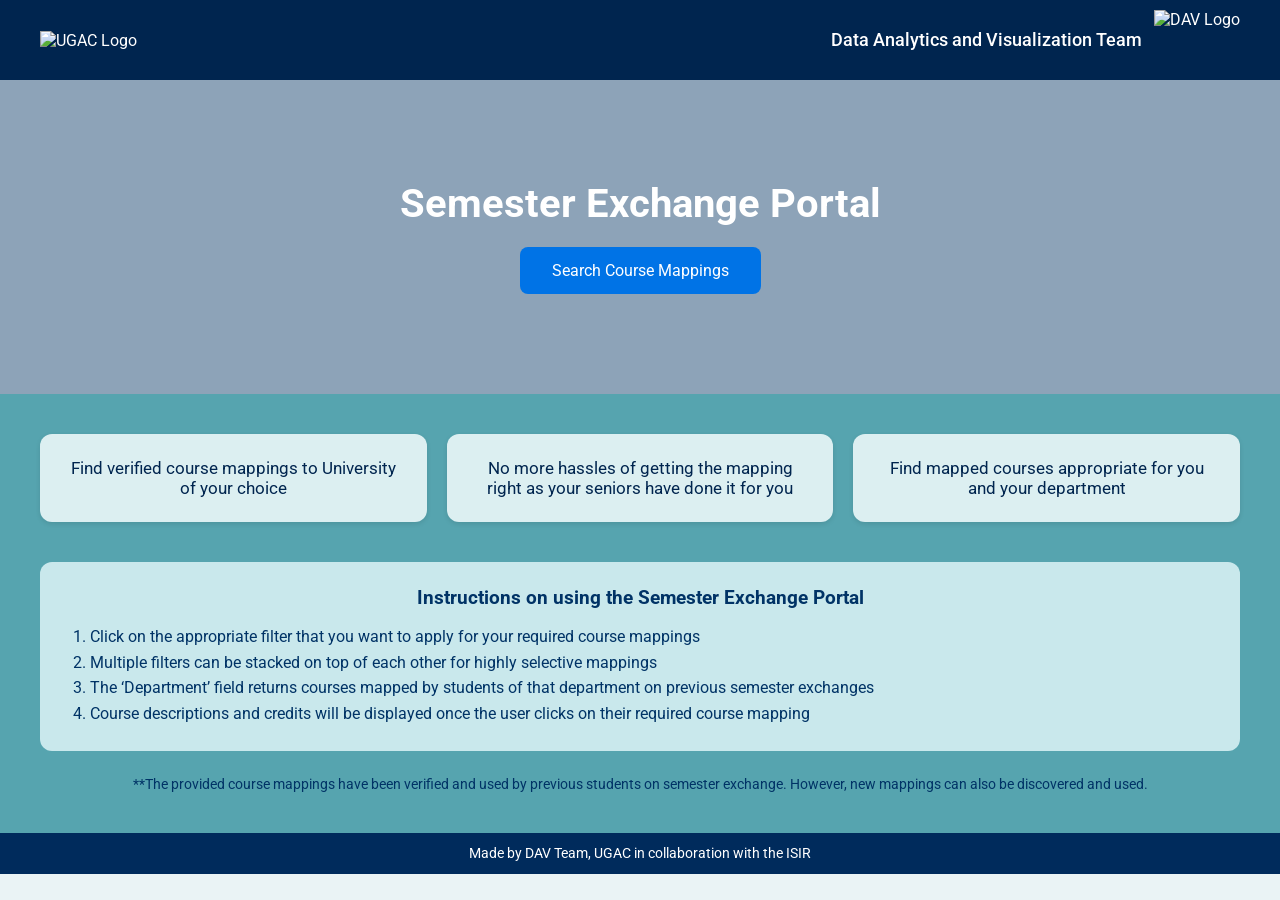
==== commit 5c3424a2: "Revert "Reapply "Redesign home page with modern professional styling"" This reverts commit 2e5da3005" ====
--- a/index.html
+++ b/index.html
@@ -1,140 +1,63 @@
-<!DOCTYPE html>
-<html lang="en">
-<head>
-  <meta charset="UTF-8" />
-  <meta name="viewport" content="width=device-width, initial-scale=1.0" />
-  <title>Semester Exchange Portal</title>
-  <link href="https://fonts.googleapis.com/css2?family=Inter:wght@400;500;600;700;800&display=swap" rel="stylesheet">
-  <link rel="stylesheet" href="style.css" />
-</head>
-
-<body>
-  <!-- HEADER -->
-  <header>
-    <div class="header-left">
-      <img src="images/ugac.jpg" alt="UGAC Logo" class="ugac-logo">
-    </div>
-    <div class="header-right">
-      <span class="header-text">Data Analytics and Visualization Team</span>
-      <img src="images/dav.png" class="dav-logo" alt="DAV Logo">
-    </div>
-  </header>
-
-  <!-- HERO SECTION -->
-  <section class="hero">
-    <div class="hero-overlay">
-      <div class="hero-content">
-        <div class="hero-badge">IIT Bombay</div>
-        <h1>Semester Exchange Portal</h1>
-        <p class="hero-subtitle">Find verified course mappings from students who've been there, done that</p>
-        <button id="searchBtn">
-          <svg width="20" height="20" viewBox="0 0 24 24" fill="none" stroke="currentColor" stroke-width="2" stroke-linecap="round" stroke-linejoin="round" style="margin-right:8px; vertical-align:middle;">
-            <circle cx="11" cy="11" r="8"></circle>
-            <line x1="21" y1="21" x2="16.65" y2="16.65"></line>
-          </svg>
-          Search Course Mappings
-        </button>
-      </div>
-    </div>
-  </section>
-
-  <!-- FEATURES SECTION -->
-  <section class="features">
-    <div class="features-container">
-      <div class="feature-card">
-        <div class="feature-icon">
-          <svg width="28" height="28" viewBox="0 0 24 24" fill="none" stroke="currentColor" stroke-width="2" stroke-linecap="round" stroke-linejoin="round">
-            <path d="M22 11.08V12a10 10 0 1 1-5.93-9.14"></path>
-            <polyline points="22 4 12 14.01 9 11.01"></polyline>
-          </svg>
-        </div>
-        <h3>Verified Mappings</h3>
-        <p>Find verified course mappings to the university of your choice, approved by previous exchange students</p>
-      </div>
-
-      <div class="feature-card">
-        <div class="feature-icon">
-          <svg width="28" height="28" viewBox="0 0 24 24" fill="none" stroke="currentColor" stroke-width="2" stroke-linecap="round" stroke-linejoin="round">
-            <path d="M17 21v-2a4 4 0 0 0-4-4H5a4 4 0 0 0-4 4v2"></path>
-            <circle cx="9" cy="7" r="4"></circle>
-            <path d="M23 21v-2a4 4 0 0 0-3-3.87"></path>
-            <path d="M16 3.13a4 4 0 0 1 0 7.75"></path>
-          </svg>
-        </div>
-        <h3>Senior Verified</h3>
-        <p>No more hassles of getting the mapping right — your seniors have done it for you</p>
-      </div>
-
-      <div class="feature-card">
-        <div class="feature-icon">
-          <svg width="28" height="28" viewBox="0 0 24 24" fill="none" stroke="currentColor" stroke-width="2" stroke-linecap="round" stroke-linejoin="round">
-            <polygon points="12 2 15.09 8.26 22 9.27 17 14.14 18.18 21.02 12 17.77 5.82 21.02 7 14.14 2 9.27 8.91 8.26 12 2"></polygon>
-          </svg>
-        </div>
-        <h3>Department Specific</h3>
-        <p>Find mapped courses appropriate for you and your department with smart filters</p>
-      </div>
-    </div>
-  </section>
-
-  <!-- INSTRUCTIONS SECTION -->
-  <section class="instructions-section">
-    <div class="instructions-container">
-      <h2>How It Works</h2>
-      <div class="steps">
-        <div class="step">
-          <div class="step-number">1</div>
-          <div class="step-content">
-            <h4>Apply Filters</h4>
-            <p>Click on the appropriate filter that you want to apply for your required course mappings</p>
-          </div>
-        </div>
-        <div class="step">
-          <div class="step-number">2</div>
-          <div class="step-content">
-            <h4>Stack Filters</h4>
-            <p>Multiple filters can be stacked on top of each other for highly selective mappings</p>
-          </div>
-        </div>
-        <div class="step">
-          <div class="step-number">3</div>
-          <div class="step-content">
-            <h4>Browse Departments</h4>
-            <p>The Department field returns courses mapped by students of that department on previous exchanges</p>
-          </div>
-        </div>
-        <div class="step">
-          <div class="step-number">4</div>
-          <div class="step-content">
-            <h4>View Details</h4>
-            <p>Course descriptions and credits will be displayed once you click on your required course mapping</p>
-          </div>
-        </div>
-      </div>
-    </div>
-  </section>
-
-  <!-- NOTE SECTION -->
-  <section class="note-section">
-    <div class="note-container">
-      <div class="note-card">
-        <svg width="24" height="24" viewBox="0 0 24 24" fill="none" stroke="currentColor" stroke-width="2" stroke-linecap="round" stroke-linejoin="round" style="flex-shrink:0; color:#3b82f6;">
-          <circle cx="12" cy="12" r="10"></circle>
-          <line x1="12" y1="16" x2="12" y2="12"></line>
-          <line x1="12" y1="8" x2="12.01" y2="8"></line>
-        </svg>
-        <p>The provided course mappings have been verified and used by previous students on semester exchange. However, new mappings can also be discovered and used.</p>
-      </div>
-    </div>
-  </section>
-
-  <!-- FOOTER -->
-  <footer>
-    <div class="footer-content">
-      <span>Made by DAV Team, UGAC in collaboration with the ISIR</span>
-    </div>
-  </footer>
-
-  <script src="script.js"></script>
-</body>
-</html>
+<!DOCTYPE html>
+<html lang="en">
+<head>
+  <meta charset="UTF-8" />
+  <meta name="viewport" content="width=device-width, initial-scale=1.0" />
+  <title>Semester Exchange Portal</title>
+  <link href="https://fonts.googleapis.com/css2?family=Roboto:wght@400;500;700&display=swap" rel="stylesheet">
+  <link rel="stylesheet" href="style.css" />
+</head>
+
+<body>
+  <!-- HEADER -->
+  <header>
+    <div class="header-left">
+      <img src="images/ugac.jpg" alt="UGAC Logo" class="ugac-logo">
+    </div>
+    <div class="header-right">
+      <h2>Data Analytics and Visualization Team</h2>
+      <img src="images/dav.png" class="dav-logo" alt="DAV Logo">
+    </div>
+  </header>
+
+  <!-- MAIN SECTION -->
+  <main>
+    <section class="banner">
+      <div class="banner-overlay">
+        <h1>Semester Exchange Portal</h1>
+        <button id="searchBtn">Search Course Mappings</button>
+      </div>
+    </section>
+
+    <section class="content-section">
+      <div class="info-boxes">
+        <div class="info-box">Find verified course mappings to University of your choice</div>
+        <div class="info-box">No more hassles of getting the mapping right as your seniors have done it for you</div>
+        <div class="info-box">Find mapped courses appropriate for you and your department</div>
+      </div>
+
+      <div class="instructions">
+        <h3>Instructions on using the Semester Exchange Portal</h3>
+        <ol>
+          <li>Click on the appropriate filter that you want to apply for your required course mappings</li>
+          <li>Multiple filters can be stacked on top of each other for highly selective mappings</li>
+          <li>The ‘Department’ field returns courses mapped by students of that department on previous semester exchanges</li>
+          <li>Course descriptions and credits will be displayed once the user clicks on their required course mapping</li>
+        </ol>
+      </div>
+
+      <p class="footer-note">
+        **The provided course mappings have been verified and used by previous students on semester exchange.
+        However, new mappings can also be discovered and used.
+      </p>
+    </section>
+  </main>
+
+  <!-- FOOTER -->
+  <footer>
+    Made by DAV Team, UGAC in collaboration with the ISIR
+  </footer>
+
+  <script src="script.js"></script>
+</body>
+</html>
--- a/style.css
+++ b/style.css
@@ -1,373 +1,200 @@
-@import url('https://fonts.googleapis.com/css2?family=Inter:wght@400;500;600;700;800&display=swap');
-
-* {
-  margin: 0;
-  padding: 0;
-  box-sizing: border-box;
-}
-
-body {
-  font-family: 'Inter', -apple-system, BlinkMacSystemFont, sans-serif;
-  background: #f8fafc;
-  color: #1e293b;
-  min-height: 100vh;
-}
-
-/* HEADER */
-header {
-  width: 100%;
-  background: rgba(15, 23, 42, 0.95);
-  backdrop-filter: blur(10px);
-  display: flex;
-  align-items: center;
-  justify-content: space-between;
-  padding: 12px 40px;
-  color: white;
-  position: sticky;
-  top: 0;
-  z-index: 100;
-  box-shadow: 0 4px 20px rgba(0, 0, 0, 0.2);
-}
-
-.header-left img {
-  height: 50px;
-  border-radius: 6px;
-}
-
-.header-right {
-  display: flex;
-  align-items: center;
-  gap: 12px;
-}
-
-.header-text {
-  font-weight: 500;
-  font-size: 0.95rem;
-  color: #cbd5e1;
-}
-
-.dav-logo {
-  height: 50px;
-  cursor: pointer;
-  border-radius: 6px;
-}
-
-/* HERO SECTION */
-.hero {
-  width: 100%;
-  background: linear-gradient(135deg, #0f172a 0%, #1e3a5f 50%, #0f172a 100%);
-  position: relative;
-  overflow: hidden;
-}
-
-.hero::before {
-  content: '';
-  position: absolute;
-  top: 0;
-  left: 0;
-  right: 0;
-  bottom: 0;
-  background: url('images/institutes.png') center/cover no-repeat;
-  opacity: 0.15;
-}
-
-.hero-overlay {
-  position: relative;
-  z-index: 1;
-  padding: 100px 20px 120px;
-  text-align: center;
-  background: linear-gradient(180deg, rgba(15, 23, 42, 0.3) 0%, rgba(15, 23, 42, 0.7) 100%);
-}
-
-.hero-content {
-  max-width: 700px;
-  margin: 0 auto;
-}
-
-.hero-badge {
-  display: inline-block;
-  background: rgba(59, 130, 246, 0.2);
-  color: #93c5fd;
-  padding: 6px 16px;
-  border-radius: 20px;
-  font-size: 0.85rem;
-  font-weight: 600;
-  letter-spacing: 1px;
-  text-transform: uppercase;
-  margin-bottom: 20px;
-  border: 1px solid rgba(59, 130, 246, 0.3);
-}
-
-.hero-overlay h1 {
-  font-size: 3rem;
-  font-weight: 800;
-  color: white;
-  margin-bottom: 16px;
-  letter-spacing: -1px;
-  line-height: 1.1;
-}
-
-.hero-subtitle {
-  font-size: 1.15rem;
-  color: #94a3b8;
-  margin-bottom: 32px;
-  line-height: 1.6;
-}
-
-.hero-overlay button {
-  background: linear-gradient(135deg, #3b82f6, #2563eb);
-  color: white;
-  border: none;
-  padding: 16px 36px;
-  font-size: 1rem;
-  font-weight: 600;
-  border-radius: 12px;
-  cursor: pointer;
-  transition: all 0.3s ease;
-  box-shadow: 0 8px 24px rgba(59, 130, 246, 0.4);
-  font-family: 'Inter', sans-serif;
-}
-
-.hero-overlay button:hover {
-  background: linear-gradient(135deg, #2563eb, #1d4ed8);
-  transform: translateY(-2px);
-  box-shadow: 0 12px 32px rgba(59, 130, 246, 0.5);
-}
-
-/* FEATURES SECTION */
-.features {
-  background: #f8fafc;
-  padding: 60px 20px;
-}
-
-.features-container {
-  max-width: 1100px;
-  margin: 0 auto;
-  display: grid;
-  grid-template-columns: repeat(3, 1fr);
-  gap: 24px;
-}
-
-.feature-card {
-  background: white;
-  padding: 32px 28px;
-  border-radius: 16px;
-  text-align: center;
-  box-shadow: 0 4px 20px rgba(0, 0, 0, 0.06);
-  border: 1px solid #e2e8f0;
-  transition: all 0.3s ease;
-}
-
-.feature-card:hover {
-  transform: translateY(-4px);
-  box-shadow: 0 12px 32px rgba(0, 0, 0, 0.1);
-}
-
-.feature-icon {
-  width: 60px;
-  height: 60px;
-  background: linear-gradient(135deg, #eff6ff, #dbeafe);
-  border-radius: 14px;
-  display: flex;
-  align-items: center;
-  justify-content: center;
-  margin: 0 auto 18px;
-  color: #3b82f6;
-}
-
-.feature-card h3 {
-  font-size: 1.15rem;
-  font-weight: 700;
-  color: #1e293b;
-  margin-bottom: 10px;
-}
-
-.feature-card p {
-  font-size: 0.95rem;
-  color: #64748b;
-  line-height: 1.6;
-}
-
-/* INSTRUCTIONS SECTION */
-.instructions-section {
-  background: white;
-  padding: 60px 20px;
-}
-
-.instructions-container {
-  max-width: 900px;
-  margin: 0 auto;
-}
-
-.instructions-container h2 {
-  text-align: center;
-  font-size: 2rem;
-  font-weight: 700;
-  color: #1e293b;
-  margin-bottom: 40px;
-}
-
-.steps {
-  display: grid;
-  grid-template-columns: repeat(2, 1fr);
-  gap: 24px;
-}
-
-.step {
-  display: flex;
-  gap: 16px;
-  align-items: flex-start;
-  padding: 20px;
-  border-radius: 12px;
-  background: #f8fafc;
-  border: 1px solid #e2e8f0;
-  transition: all 0.2s ease;
-}
-
-.step:hover {
-  background: #f1f5f9;
-  border-color: #cbd5e1;
-}
-
-.step-number {
-  width: 40px;
-  height: 40px;
-  background: linear-gradient(135deg, #3b82f6, #2563eb);
-  color: white;
-  border-radius: 10px;
-  display: flex;
-  align-items: center;
-  justify-content: center;
-  font-weight: 700;
-  font-size: 1rem;
-  flex-shrink: 0;
-}
-
-.step-content h4 {
-  font-size: 1rem;
-  font-weight: 600;
-  color: #1e293b;
-  margin-bottom: 4px;
-}
-
-.step-content p {
-  font-size: 0.9rem;
-  color: #64748b;
-  line-height: 1.5;
-}
-
-/* NOTE SECTION */
-.note-section {
-  background: #f8fafc;
-  padding: 40px 20px 60px;
-}
-
-.note-container {
-  max-width: 800px;
-  margin: 0 auto;
-}
-
-.note-card {
-  display: flex;
-  align-items: flex-start;
-  gap: 14px;
-  background: #eff6ff;
-  border: 1px solid #bfdbfe;
-  border-radius: 12px;
-  padding: 20px 24px;
-}
-
-.note-card p {
-  font-size: 0.9rem;
-  color: #475569;
-  line-height: 1.6;
-}
-
-/* FOOTER */
-footer {
-  background: linear-gradient(135deg, #0f172a, #1e293b);
-  color: #94a3b8;
-  text-align: center;
-  padding: 20px;
-  font-size: 0.9rem;
-}
-
-.footer-content {
-  max-width: 1100px;
-  margin: 0 auto;
-}
-
-/* RESPONSIVE */
-@media (max-width: 768px) {
-  header {
-    padding: 10px 16px;
-  }
-
-  .header-left img,
-  .dav-logo {
-    height: 36px;
-  }
-
-  .header-text {
-    font-size: 0.75rem;
-  }
-
-  .hero-overlay {
-    padding: 60px 16px 80px;
-  }
-
-  .hero-overlay h1 {
-    font-size: 1.8rem;
-  }
-
-  .hero-subtitle {
-    font-size: 1rem;
-  }
-
-  .hero-overlay button {
-    padding: 14px 28px;
-    font-size: 0.95rem;
-  }
-
-  .features-container {
-    grid-template-columns: 1fr;
-    gap: 16px;
-  }
-
-  .feature-card {
-    padding: 24px 20px;
-  }
-
-  .steps {
-    grid-template-columns: 1fr;
-  }
-
-  .step {
-    padding: 16px;
-  }
-
-  .note-card {
-    flex-direction: column;
-    text-align: center;
-    align-items: center;
-  }
-}
-
-@media (max-width: 480px) {
-  .header-right {
-    gap: 6px;
-  }
-
-  .header-text {
-    display: none;
-  }
-
-  .hero-badge {
-    font-size: 0.75rem;
-    padding: 5px 12px;
-  }
-
-  .hero-overlay h1 {
-    font-size: 1.5rem;
-  }
-}
+/* GLOBAL STYLES */
+* {
+  margin: 0;
+  padding: 0;
+  box-sizing: border-box;
+  font-family: 'Roboto', sans-serif;
+}
+
+body {
+  background-color: #eaf3f5;
+  color: #003366;
+}
+
+/* HEADER */
+header {
+  width: 100%;
+  background-color: #00254F;
+  display: flex;
+  align-items: center;
+  justify-content: space-between;
+  padding: 10px 40px;
+  color: white;
+}
+
+.header-left img {
+  height: 60px;
+}
+
+.header-right {
+  display: flex;
+  align-items: center;
+  gap: 12px;
+}
+
+.header-right h2 {
+  font-weight: 500;
+  font-size: 1.1rem;
+}
+
+.header-right img {
+  height: 60px;
+  cursor: pointer;
+}
+
+/* BANNER */
+.banner {
+  width: 100%;
+  background-image: url('images/institutes.png'); /* Replace with your image */
+  background-size: cover;
+  background-position: center;
+  position: relative;
+}
+
+.banner-overlay {
+  background-color: rgba(0, 43, 92, 0.4);
+  width: 100%;
+  padding: 100px 20px;
+  text-align: center;
+  color: white;
+}
+
+.banner-overlay h1 {
+  font-size: 2.5rem;
+  margin-bottom: 20px;
+}
+
+.banner-overlay button {
+  background-color: #0073e6;
+  color: white;
+  border: none;
+  padding: 14px 32px;
+  font-size: 1rem;
+  border-radius: 8px;
+  cursor: pointer;
+  transition: background 0.3s ease;
+}
+
+.banner-overlay button:hover {
+  background-color: #3399ff;
+}
+
+/* MAIN CONTENT */
+.content-section {
+  width: 100%;
+  margin: 0; /* remove white gap */
+  padding: 40px; /* maintain inner spacing */
+  background-color: #56A4AF;
+}
+
+
+.info-boxes {
+  display: flex;
+  flex-wrap: wrap;
+  justify-content: space-between;
+  gap: 20px;
+  margin-bottom: 40px;
+}
+
+.info-box {
+  background-color: #dceff1;
+  border-radius: 12px;
+  flex: 1;
+  min-width: 280px;
+  padding: 24px;
+  text-align: center;
+  color: #00254F;
+  font-size: 1.05rem;
+  box-shadow: 0 2px 5px rgba(0,0,0,0.1);
+}
+
+.instructions {
+  background-color: #c9e8ec;
+  padding: 25px 30px;
+  border-radius: 12px;
+  margin-bottom: 25px;
+}
+
+.instructions h3 {
+  text-align: center;
+  margin-bottom: 15px;
+}
+
+.instructions ol {
+  margin-left: 20px;
+  line-height: 1.6;
+}
+
+.footer-note {
+  font-size: 0.9rem;
+  text-align: center;
+  color: #003366;
+  margin-top: 10px;
+}
+
+/* FOOTER */
+footer {
+  background-color: #002b5c;
+  color: white;
+  width: 100%;
+  text-align: center;
+  padding: 12px 0;
+  font-size: 0.9rem;
+}
+
+footer span {
+  color: #aee6ff;
+}
+
+/* RESPONSIVE DESIGN */
+@media (max-width: 768px) {
+  /* Banner adjustments */
+  .banner-overlay h1 {
+    font-size: 1.8rem;
+  }
+
+  /* Info boxes stacked */
+  .info-boxes {
+    flex-direction: column;
+    align-items: center;
+  }
+
+  /* Header adjustments */
+  header {
+    flex-direction: row;
+    justify-content: space-between;
+    align-items: center;
+    padding: 10px 20px;
+  }
+
+  .header-left {
+    order: 0; /* UGAC logo stays left */
+  }
+
+  .header-right {
+    display: flex;
+    flex: 1; /* take remaining space between logos */
+    justify-content: flex-end; /* push text toward DAV logo */
+    align-items: center; /* vertically center text with logos */
+    gap: 8px;
+    order: 1;
+  }
+
+  .header-right h2 {
+    font-size: 0.80rem;
+    margin: 0;
+    white-space: nowrap; /* keep in single line */
+  }
+
+  .header-left img,
+  .header-right img {
+    height: 40px;
+  }
+
+  /* Content section padding adjustments */
+  .content-section {
+    padding: 0 20px;
+    padding-top: 20px;
+    padding-bottom: 20px;
+  }
+}
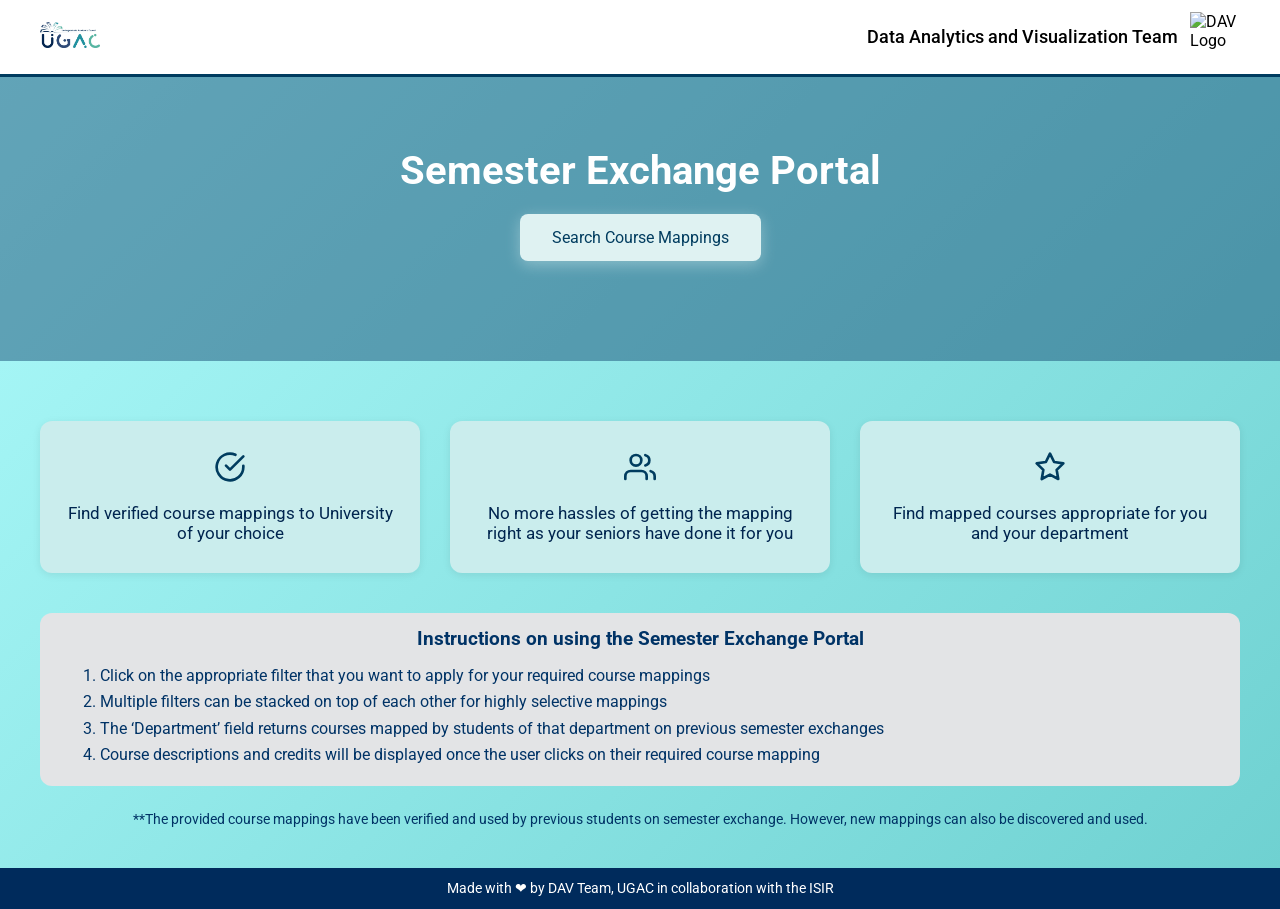
==== commit d66b44b1: "Update homepage styling, buttons, header borders, and fix bookmark refresh issue" ====
--- a/index.html
+++ b/index.html
@@ -31,9 +31,34 @@
 
     <section class="content-section">
       <div class="info-boxes">
-        <div class="info-box">Find verified course mappings to University of your choice</div>
-        <div class="info-box">No more hassles of getting the mapping right as your seniors have done it for you</div>
-        <div class="info-box">Find mapped courses appropriate for you and your department</div>
+        <div class="info-box">
+          <div class="info-icon">
+            <svg width="32" height="32" viewBox="0 0 24 24" fill="none" stroke="#003C5F" stroke-width="2" stroke-linecap="round" stroke-linejoin="round">
+              <path d="M22 11.08V12a10 10 0 1 1-5.93-9.14"></path>
+              <polyline points="22 4 12 14.01 9 11.01"></polyline>
+            </svg>
+          </div>
+          <p>Find verified course mappings to University of your choice</p>
+        </div>
+        <div class="info-box">
+          <div class="info-icon">
+            <svg width="32" height="32" viewBox="0 0 24 24" fill="none" stroke="#003C5F" stroke-width="2" stroke-linecap="round" stroke-linejoin="round">
+              <path d="M17 21v-2a4 4 0 0 0-4-4H5a4 4 0 0 0-4 4v2"></path>
+              <circle cx="9" cy="7" r="4"></circle>
+              <path d="M23 21v-2a4 4 0 0 0-3-3.87"></path>
+              <path d="M16 3.13a4 4 0 0 1 0 7.75"></path>
+            </svg>
+          </div>
+          <p>No more hassles of getting the mapping right as your seniors have done it for you</p>
+        </div>
+        <div class="info-box">
+          <div class="info-icon">
+            <svg width="32" height="32" viewBox="0 0 24 24" fill="none" stroke="#003C5F" stroke-width="2" stroke-linecap="round" stroke-linejoin="round">
+              <polygon points="12 2 15.09 8.26 22 9.27 17 14.14 18.18 21.02 12 17.77 5.82 21.02 7 14.14 2 9.27 8.91 8.26 12 2"></polygon>
+            </svg>
+          </div>
+          <p>Find mapped courses appropriate for you and your department</p>
+        </div>
       </div>
 
       <div class="instructions">
@@ -55,7 +80,7 @@
 
   <!-- FOOTER -->
   <footer>
-    Made by DAV Team, UGAC in collaboration with the ISIR
+    Made with <span style="color: white;">&#10084;</span> by DAV Team, UGAC in collaboration with the ISIR
   </footer>
 
   <script src="script.js"></script>
--- a/style.css
+++ b/style.css
@@ -7,23 +7,26 @@
 }
 
 body {
-  background-color: #eaf3f5;
+  background: linear-gradient(135deg, #A4F5F5 0%, #6FD1D1 100%);
   color: #003366;
 }
 
 /* HEADER */
 header {
   width: 100%;
-  background-color: #00254F;
+  background-color: #ffffff;
   display: flex;
   align-items: center;
   justify-content: space-between;
-  padding: 10px 40px;
-  color: white;
+  padding: 5px 40px;
+  color: #000000;
+  border-bottom: 3px solid #003C5F;
 }
 
 .header-left img {
   height: 60px;
+  width: 60px;
+  object-fit: contain;
 }
 
 .header-right {
@@ -38,7 +41,9 @@
 }
 
 .header-right img {
-  height: 60px;
+  height: 50px;
+  width: 50px;
+  object-fit: contain;
   cursor: pointer;
 }
 
@@ -54,7 +59,7 @@
 .banner-overlay {
   background-color: rgba(0, 43, 92, 0.4);
   width: 100%;
-  padding: 100px 20px;
+  padding: 70px 20px 100px 20px;
   text-align: center;
   color: white;
 }
@@ -65,18 +70,21 @@
 }
 
 .banner-overlay button {
-  background-color: #0073e6;
-  color: white;
+  background-color: #DFF2F2;
+  color: #003C5F;
   border: none;
   padding: 14px 32px;
   font-size: 1rem;
   border-radius: 8px;
   cursor: pointer;
-  transition: background 0.3s ease;
+  transition: all 0.3s ease;
+  box-shadow: 0 4px 15px rgba(223, 242, 242, 0.4);
 }
 
 .banner-overlay button:hover {
-  background-color: #3399ff;
+  background-color: #C9F2F2;
+  box-shadow: 0 6px 20px rgba(0, 115, 230, 0.6);
+  transform: scale(1.08);
 }
 
 /* MAIN CONTENT */
@@ -84,7 +92,7 @@
   width: 100%;
   margin: 0; /* remove white gap */
   padding: 40px; /* maintain inner spacing */
-  background-color: #56A4AF;
+  background: linear-gradient(135deg, #A4F5F5 0%, #6FD1D1 100%);
 }
 
 
@@ -92,37 +100,52 @@
   display: flex;
   flex-wrap: wrap;
   justify-content: space-between;
-  gap: 20px;
+  gap: 30px;
+  margin-top: 20px;
   margin-bottom: 40px;
 }
 
 .info-box {
-  background-color: #dceff1;
+  background-color: #CAEDED;
   border-radius: 12px;
   flex: 1;
   min-width: 280px;
-  padding: 24px;
+  padding: 30px 24px;
   text-align: center;
   color: #00254F;
   font-size: 1.05rem;
-  box-shadow: 0 2px 5px rgba(0,0,0,0.1);
+  box-shadow: 0 2px 8px rgba(0,0,0,0.08);
+  display: flex;
+  flex-direction: column;
+  align-items: center;
+  gap: 12px;
+}
+
+.info-icon {
+  margin-bottom: 4px;
 }
 
 .instructions {
-  background-color: #c9e8ec;
-  padding: 25px 30px;
+  background-color: #E3E4E6;
+  padding: 15px 20px;
   border-radius: 12px;
   margin-bottom: 25px;
 }
 
 .instructions h3 {
   text-align: center;
+  margin-bottom: 10px;
   margin-bottom: 15px;
 }
 
 .instructions ol {
   margin-left: 20px;
-  line-height: 1.6;
+  line-height: 1.4;
+  padding-left: 20px;
+}
+
+.instructions ol li {
+  margin-bottom: 4px;
 }
 
 .footer-note {
@@ -189,6 +212,7 @@
   .header-left img,
   .header-right img {
     height: 40px;
+    width: 40px;
   }
 
   /* Content section padding adjustments */
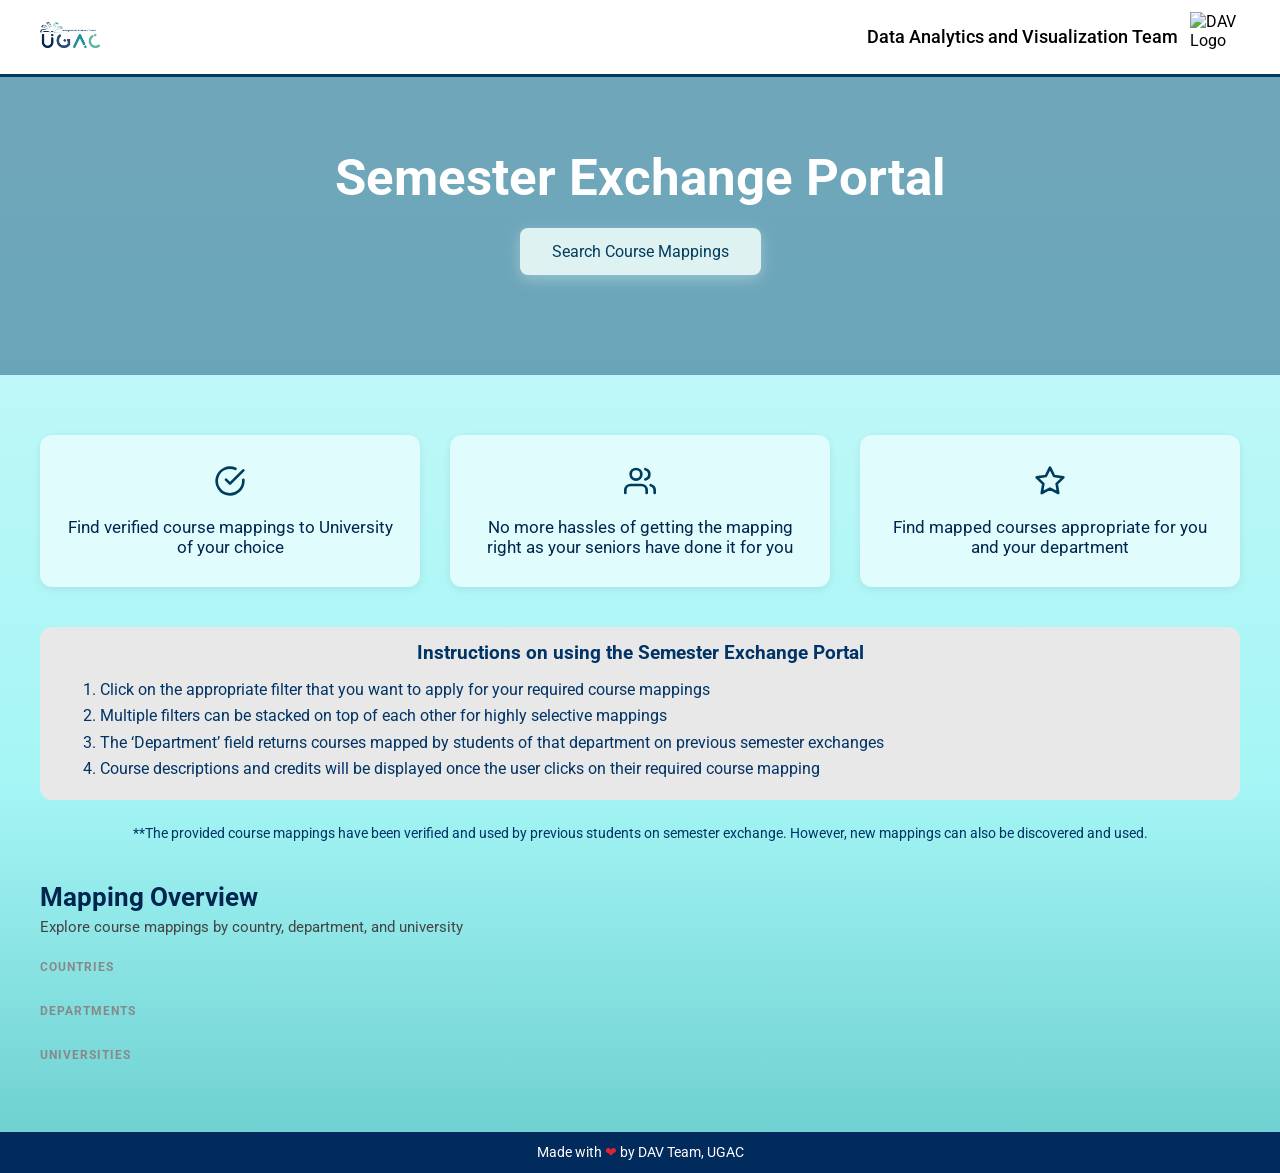
==== commit 35806a1e: "Update homepage styling, gradient, buttons, mapping overview, and fixes" ====
--- a/index.html
+++ b/index.html
@@ -75,12 +75,32 @@
         **The provided course mappings have been verified and used by previous students on semester exchange.
         However, new mappings can also be discovered and used.
       </p>
+
+      <div class="mapping-keywords">
+        <h2>Mapping Overview</h2>
+        <p class="mapping-subtitle">Explore course mappings by country, department, and university</p>
+
+        <div class="keyword-group">
+          <h4>COUNTRIES</h4>
+          <div class="keyword-tags" id="country-tags"></div>
+        </div>
+
+        <div class="keyword-group">
+          <h4>DEPARTMENTS</h4>
+          <div class="keyword-tags" id="dept-tags"></div>
+        </div>
+
+        <div class="keyword-group">
+          <h4>UNIVERSITIES</h4>
+          <div class="keyword-tags" id="uni-tags"></div>
+        </div>
+      </div>
     </section>
   </main>
 
   <!-- FOOTER -->
   <footer>
-    Made with <span style="color: white;">&#10084;</span> by DAV Team, UGAC in collaboration with the ISIR
+    Made with <span style="color: #E02238;">&#10084;</span> by DAV Team, UGAC
   </footer>
 
   <script src="script.js"></script>
--- a/style.css
+++ b/style.css
@@ -7,7 +7,7 @@
 }
 
 body {
-  background: linear-gradient(135deg, #A4F5F5 0%, #6FD1D1 100%);
+  background: linear-gradient(to bottom, #BFF8F8 0%, #A4F5F5 55%, #6FD1D1 100%);
   color: #003366;
 }
 
@@ -65,7 +65,7 @@
 }
 
 .banner-overlay h1 {
-  font-size: 2.5rem;
+  font-size: 3.2rem;
   margin-bottom: 20px;
 }
 
@@ -92,7 +92,7 @@
   width: 100%;
   margin: 0; /* remove white gap */
   padding: 40px; /* maintain inner spacing */
-  background: linear-gradient(135deg, #A4F5F5 0%, #6FD1D1 100%);
+  background: linear-gradient(to bottom, #BFF8F8 0%, #A4F5F5 55%, #6FD1D1 100%);
 }
 
 
@@ -106,7 +106,7 @@
 }
 
 .info-box {
-  background-color: #CAEDED;
+  background-color: #E1FCFC;
   border-radius: 12px;
   flex: 1;
   min-width: 280px;
@@ -126,7 +126,7 @@
 }
 
 .instructions {
-  background-color: #E3E4E6;
+  background-color: #E8E8E8;
   padding: 15px 20px;
   border-radius: 12px;
   margin-bottom: 25px;
@@ -153,6 +153,64 @@
   text-align: center;
   color: #003366;
   margin-top: 10px;
+}
+
+/* MAPPING KEYWORDS */
+.mapping-keywords {
+  margin-top: 40px;
+}
+
+.mapping-keywords h2 {
+  font-size: 1.6rem;
+  color: #00254F;
+  margin-bottom: 6px;
+}
+
+.mapping-subtitle {
+  font-size: 0.95rem;
+  color: #444;
+  margin-bottom: 24px;
+}
+
+.keyword-group {
+  margin-bottom: 20px;
+}
+
+.keyword-group h4 {
+  font-size: 0.75rem;
+  color: #888;
+  text-transform: uppercase;
+  letter-spacing: 1px;
+  margin-bottom: 10px;
+}
+
+.keyword-tags {
+  display: flex;
+  flex-wrap: wrap;
+  gap: 10px;
+}
+
+.keyword-tag {
+  background: rgba(255, 255, 255, 0.7);
+  border: 1px solid rgba(0, 60, 95, 0.15);
+  border-radius: 20px;
+  padding: 8px 16px;
+  font-size: 0.9rem;
+  color: #00254F;
+  cursor: pointer;
+  transition: all 0.2s ease;
+}
+
+.keyword-tag:hover {
+  background: rgba(255, 255, 255, 0.95);
+  border-color: #003C5F;
+  transform: translateY(-1px);
+}
+
+.keyword-tag .count {
+  font-weight: 700;
+  color: #003C5F;
+  margin-left: 4px;
 }
 
 /* FOOTER */
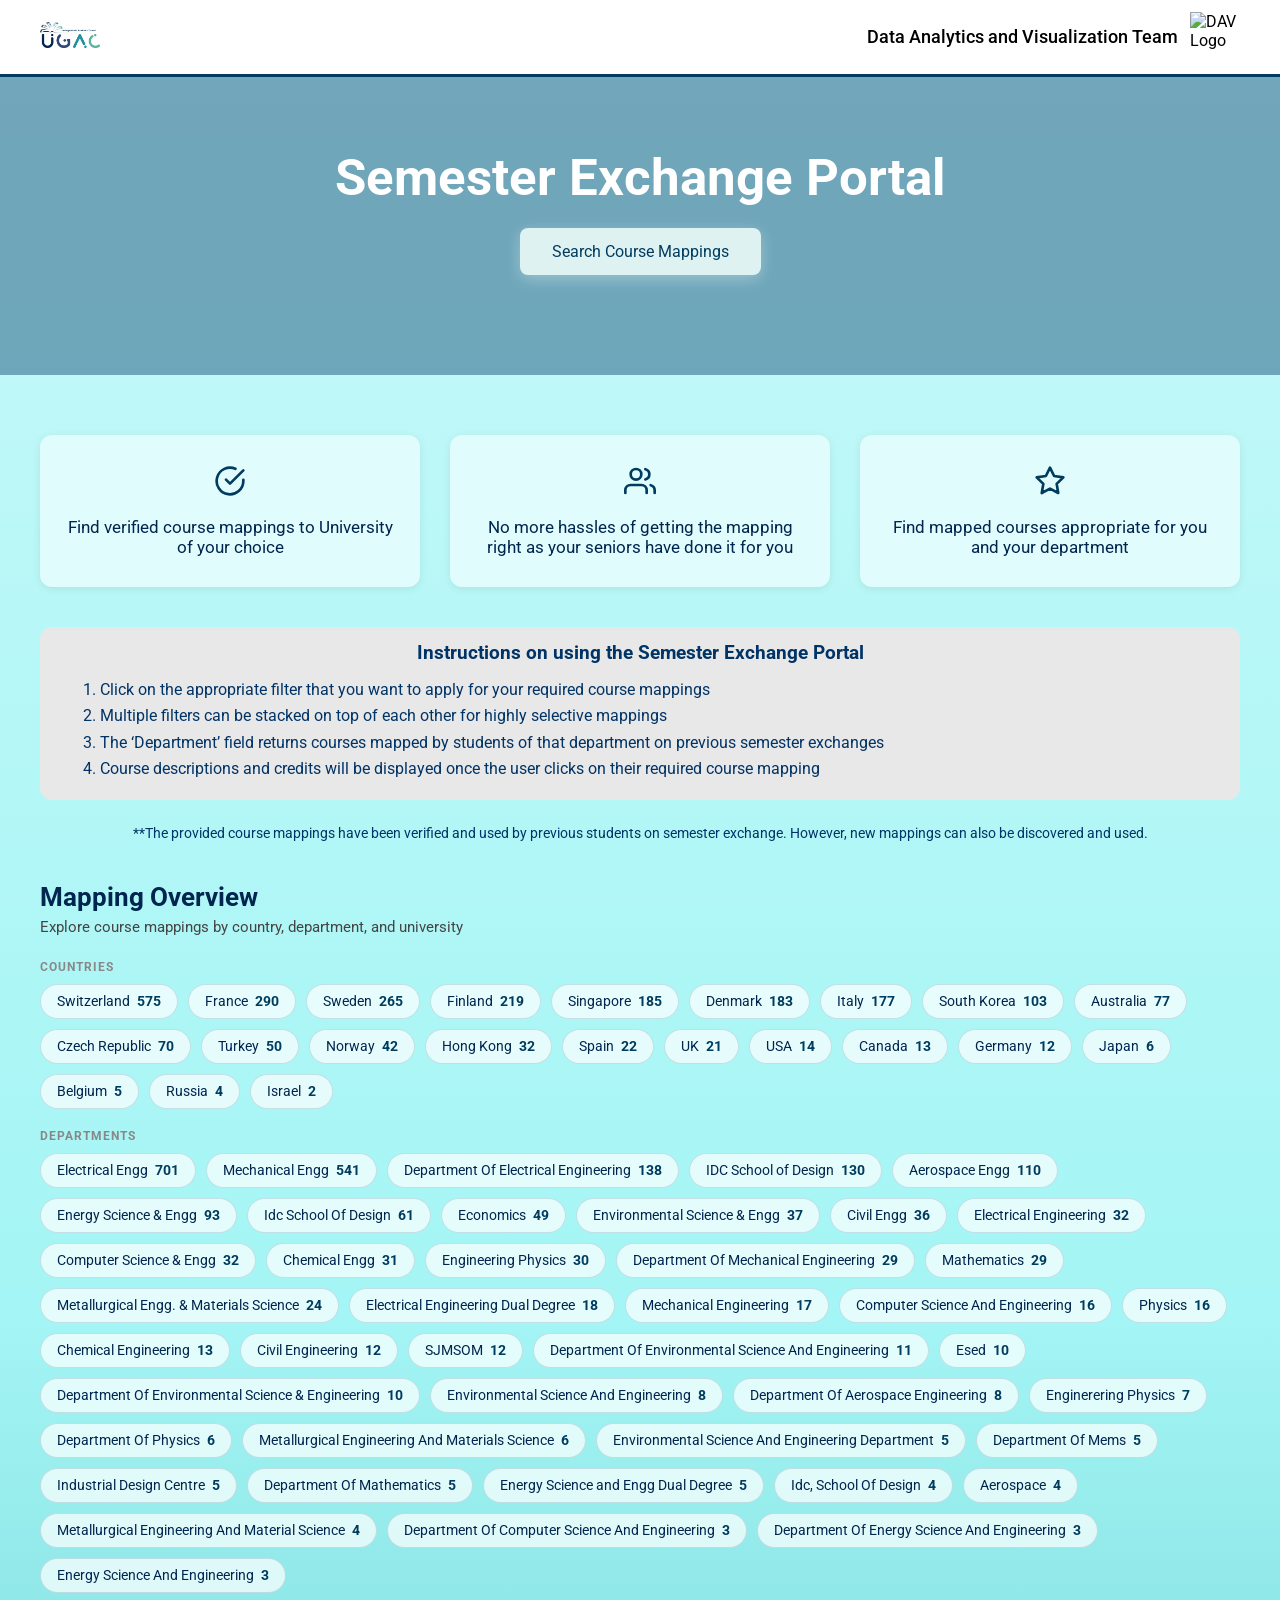
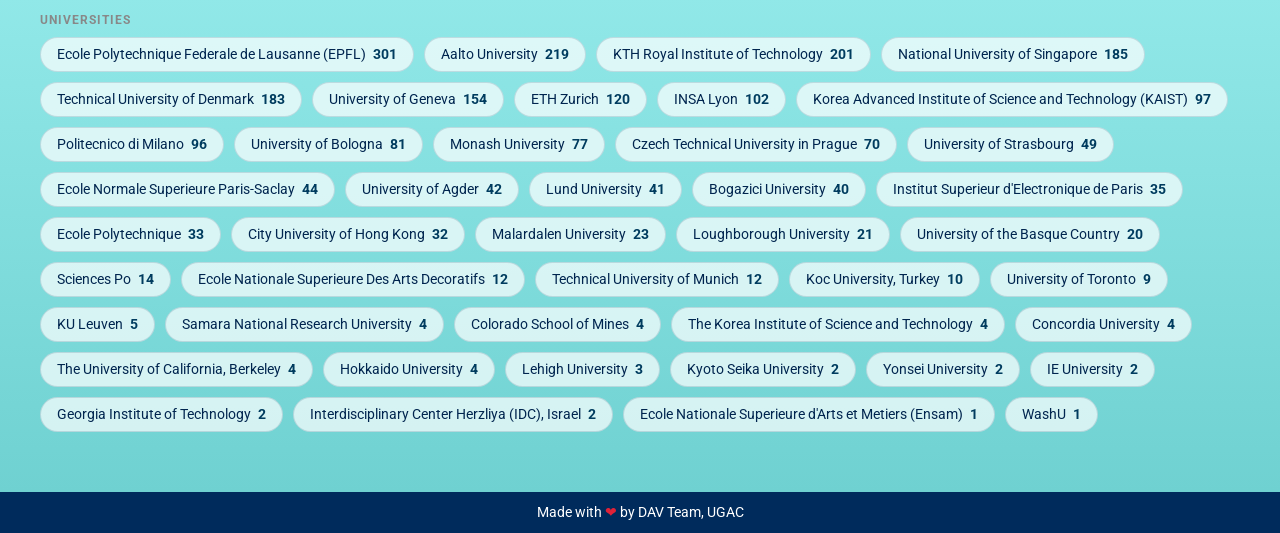
==== commit f50128cf: "fix mobile header overlap, add min-width for sideways scrolling" ====
--- a/index.html
+++ b/index.html
@@ -2,7 +2,7 @@
 <html lang="en">
 <head>
   <meta charset="UTF-8" />
-  <meta name="viewport" content="width=device-width, initial-scale=1.0" />
+  <meta name="viewport" content="width=device-width, initial-scale=1.0, minimum-scale=1.0" />
   <title>Semester Exchange Portal</title>
   <link href="https://fonts.googleapis.com/css2?family=Roboto:wght@400;500;700&display=swap" rel="stylesheet">
   <link rel="stylesheet" href="style.css" />
--- a/style.css
+++ b/style.css
@@ -6,9 +6,14 @@
   font-family: 'Roboto', sans-serif;
 }
 
+html {
+  overflow-x: auto;
+}
+
 body {
   background: linear-gradient(to bottom, #BFF8F8 0%, #A4F5F5 55%, #6FD1D1 100%);
   color: #003366;
+  min-width: 400px;
 }
 
 /* HEADER */
@@ -280,3 +285,26 @@
     padding-bottom: 20px;
   }
 }
+
+@media (max-width: 480px) {
+  header {
+    padding: 10px 15px;
+  }
+
+  .header-left, .header-right h2 {
+    display: none;
+  }
+
+  .header-right {
+    flex: 0;
+  }
+
+  .header-right img {
+    height: 45px;
+    width: 45px;
+  }
+
+  .banner-overlay h1 {
+    font-size: 1.5rem;
+  }
+}
